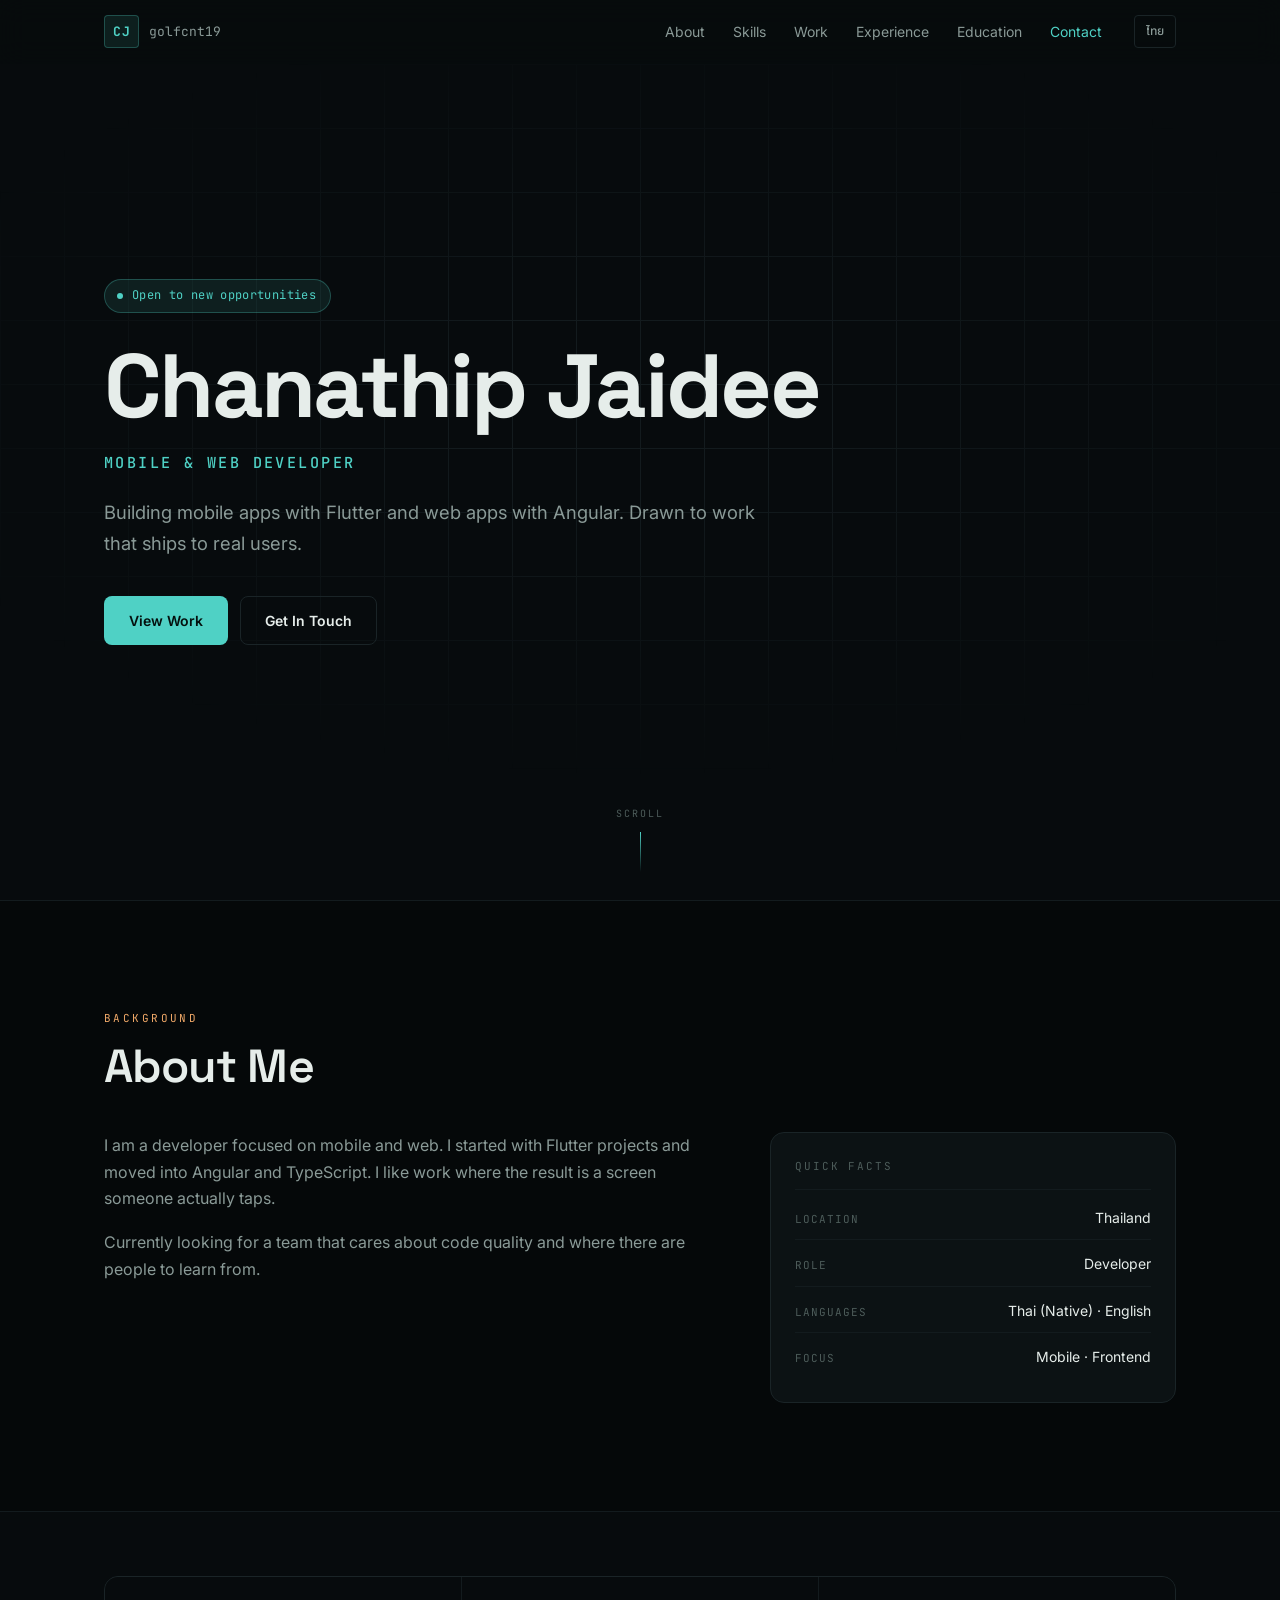
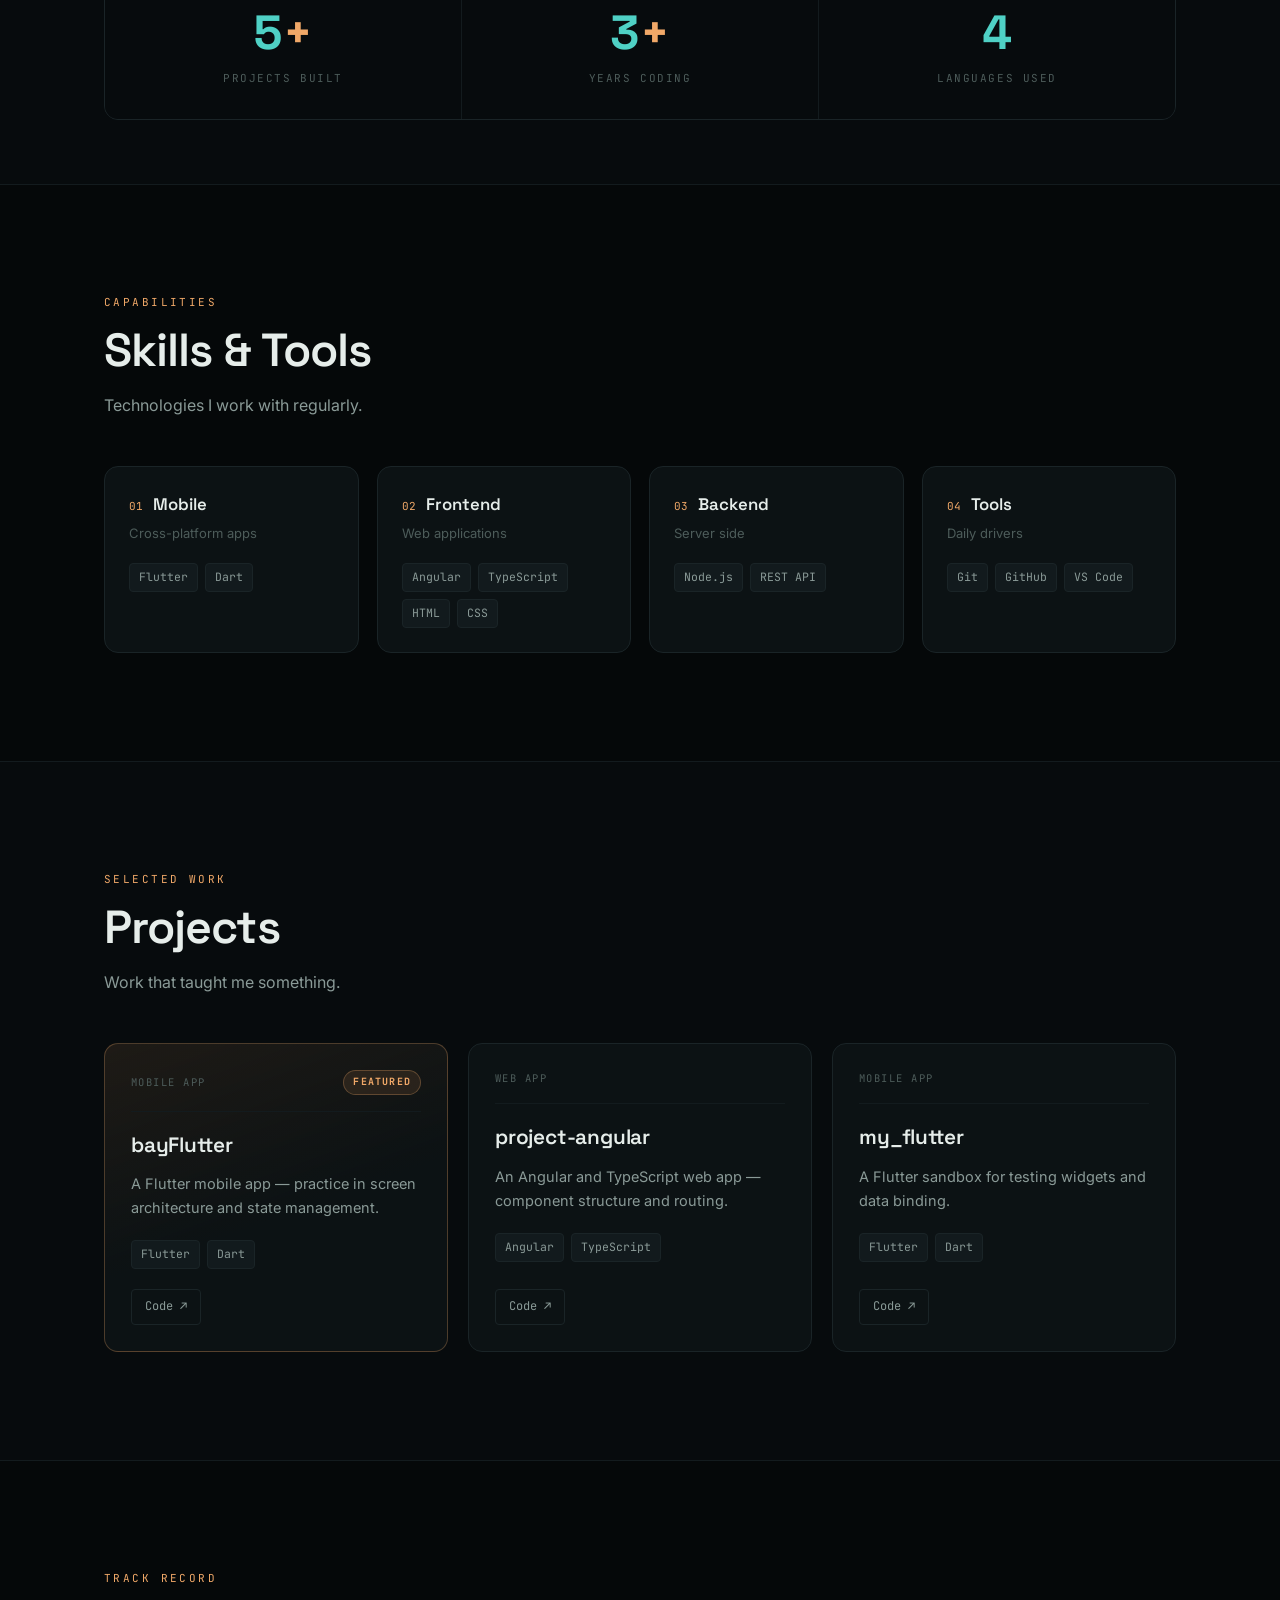
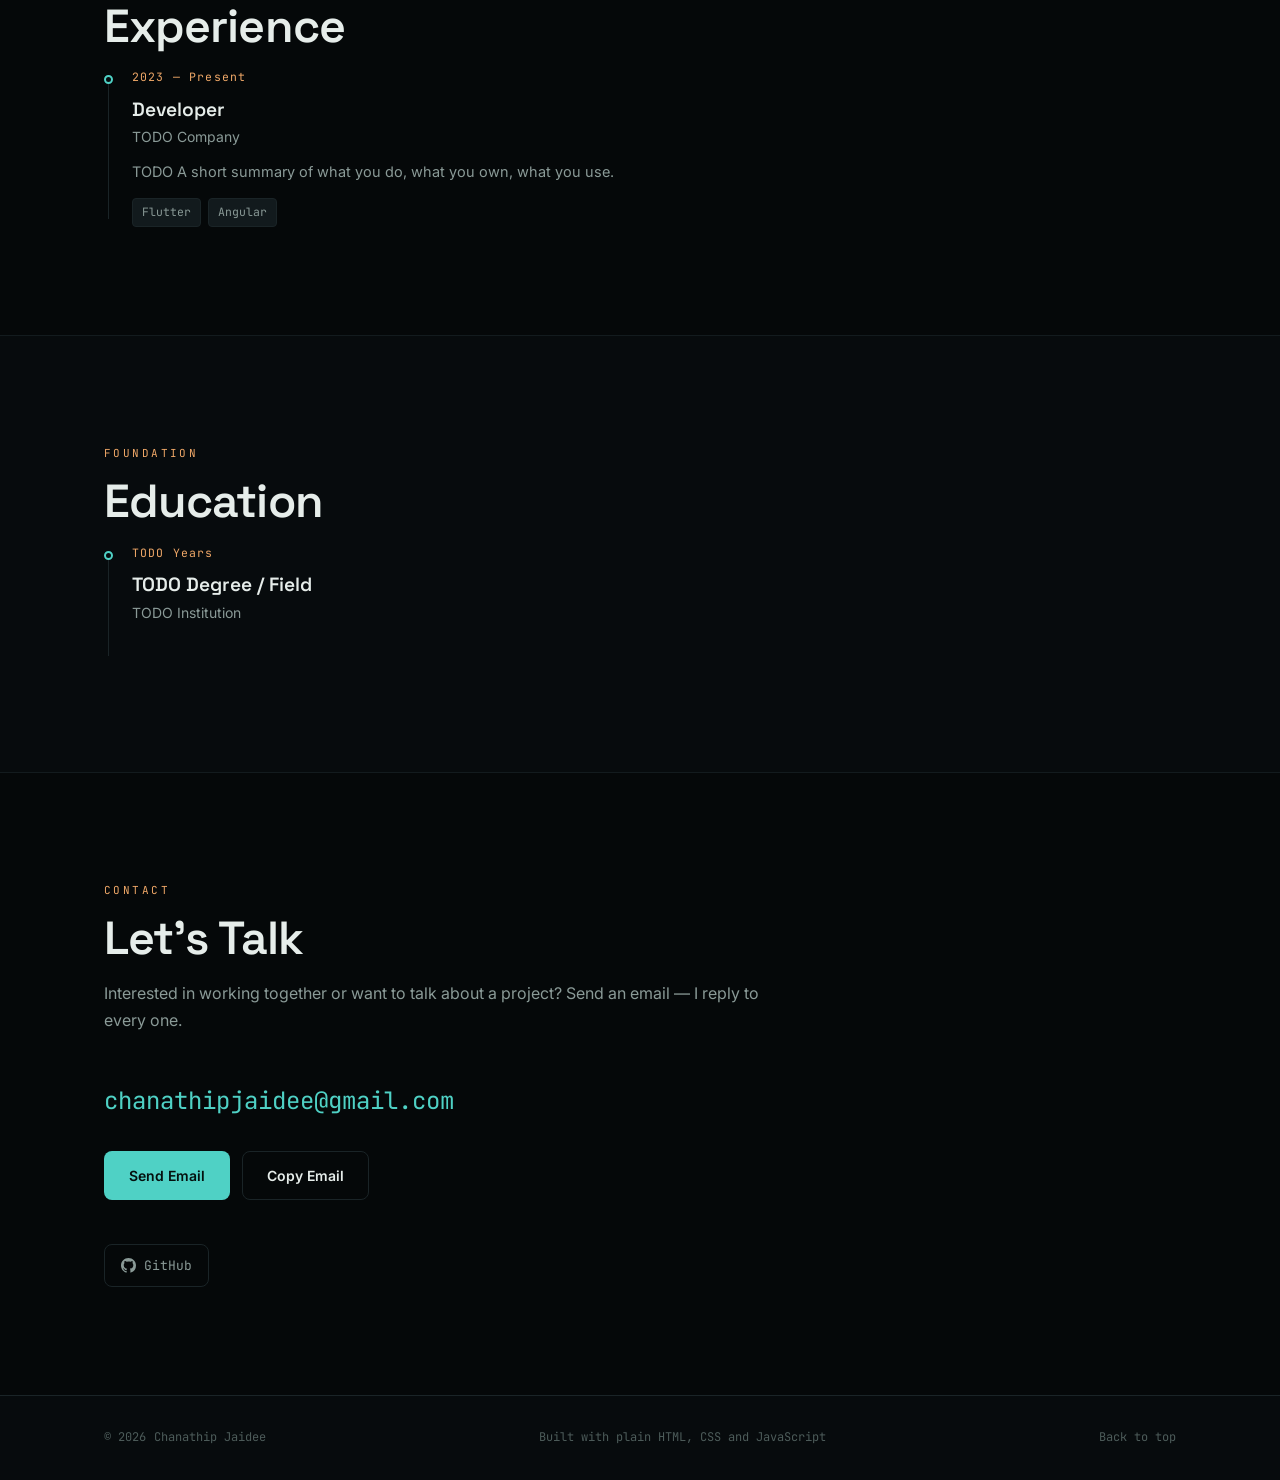
==== index.html @ ee0a57f6 "Add bilingual portfolio site Static HTML/CSS/JS, no build step. All copy lives in js/content.js with" ====
<!DOCTYPE html>
<html lang="en" data-lang="en">
<head>
<meta charset="utf-8">
<meta name="viewport" content="width=device-width, initial-scale=1">
<title>Chanathip Jaidee — Mobile &amp; Web Developer</title>
<meta name="description" content="Portfolio of Chanathip Jaidee (golfcnt19) — mobile and web developer working with Flutter, Dart, Angular and TypeScript.">
<meta name="author" content="Chanathip Jaidee">
<meta name="theme-color" content="#070b0d">

<meta property="og:type" content="website">
<meta property="og:title" content="Chanathip Jaidee — Mobile &amp; Web Developer">
<meta property="og:description" content="Mobile and web developer working with Flutter, Dart, Angular and TypeScript.">
<meta property="og:url" content="https://golfcnt19.github.io/">
<meta name="twitter:card" content="summary">

<link rel="canonical" href="https://golfcnt19.github.io/">
<link rel="icon" href="data:image/svg+xml,<svg xmlns='http://www.w3.org/2000/svg' viewBox='0 0 32 32'><rect width='32' height='32' rx='7' fill='%23070b0d'/><text x='16' y='22' font-family='monospace' font-size='15' font-weight='700' fill='%234fd1c5' text-anchor='middle'>CJ</text></svg>">

<link rel="preconnect" href="https://fonts.googleapis.com">
<link rel="preconnect" href="https://fonts.gstatic.com" crossorigin>
<link rel="stylesheet" href="https://fonts.googleapis.com/css2?family=Space+Grotesk:wght@500;600;700&family=Inter:wght@400;500;600&family=JetBrains+Mono:wght@400;500;700&family=Noto+Sans+Thai:wght@400;500;600;700&display=swap">
<link rel="stylesheet" href="css/site.css">
</head>

<body>
<a class="skip-link" href="#main">Skip to content</a>

<!-- ══ NAV ══════════════════════════════════════════════════════════════ -->
<header class="nav" id="nav">
  <div class="nav__inner">
    <a class="nav__brand" href="#top" aria-label="Home">
      <span class="nav__mark" data-bind="meta.initials">CJ</span>
      <span class="nav__handle" data-bind="meta.handle">golfcnt19</span>
    </a>

    <nav class="nav__links" id="navLinks" aria-label="Sections">
      <a href="#about"      data-i18n="nav.about">About</a>
      <a href="#skills"     data-i18n="nav.skills">Skills</a>
      <a href="#projects"   data-i18n="nav.projects">Work</a>
      <a href="#experience" data-i18n="nav.experience">Experience</a>
      <a href="#education"  data-i18n="nav.education">Education</a>
      <a href="#contact"    data-i18n="nav.contact">Contact</a>
    </nav>

    <div class="nav__actions">
      <button class="lang" id="langBtn" type="button" data-i18n="ui.langSwitch" data-i18n-title="ui.langSwitchTitle">ไทย</button>
      <button class="burger" id="burger" type="button" aria-expanded="false" aria-controls="navLinks" aria-label="Menu">
        <span></span><span></span>
      </button>
    </div>
  </div>
</header>

<main id="main">

<!-- ══ HERO ═════════════════════════════════════════════════════════════ -->
<section class="hero" id="top">
  <div class="hero__grid" aria-hidden="true"></div>
  <div class="wrap hero__inner">

    <p class="status reveal">
      <span class="status__dot" aria-hidden="true"></span>
      <span data-i18n="hero.status">Open to new opportunities</span>
    </p>

    <h1 class="hero__name reveal" data-bind="meta.name">Chanathip Jaidee</h1>

    <p class="hero__role mono reveal" data-i18n="hero.role">MOBILE &amp; WEB DEVELOPER</p>

    <p class="hero__tagline reveal" data-i18n="hero.tagline">
      Building mobile apps with Flutter and web apps with Angular. Drawn to work that ships to real users.
    </p>

    <div class="hero__cta reveal">
      <a class="btn btn--solid" href="#projects" data-i18n="hero.ctaPrimary">View Work</a>
      <a class="btn btn--ghost" href="#contact"  data-i18n="hero.ctaSecondary">Get In Touch</a>
    </div>
  </div>

  <div class="hero__scroll mono" aria-hidden="true">
    <span data-i18n="hero.scrollHint">Scroll</span>
    <span class="hero__scrollbar"></span>
  </div>
</section>

<!-- ══ ABOUT ════════════════════════════════════════════════════════════ -->
<section class="sec sec--alt" id="about">
  <div class="wrap">
    <p class="eyebrow mono reveal" data-i18n="about.eyebrow">Background</p>
    <h2 class="sec__title reveal" data-i18n="about.title">About Me</h2>

    <div class="about">
      <div class="about__body reveal" id="aboutBody">
        <p>I am a developer focused on mobile and web. I started with Flutter projects and moved into Angular and TypeScript. I like work where the result is a screen someone actually taps.</p>
        <p>Currently looking for a team that cares about code quality and where there are people to learn from.</p>
      </div>

      <aside class="facts reveal">
        <p class="facts__label mono" data-i18n="about.factsLabel">Quick Facts</p>
        <dl class="facts__list" id="factsList"></dl>
      </aside>
    </div>
  </div>
</section>

<!-- ══ STATS ════════════════════════════════════════════════════════════ -->
<section class="sec sec--tight" aria-label="Key numbers">
  <div class="wrap">
    <div class="stats" id="statsGrid"></div>
  </div>
</section>

<!-- ══ SKILLS ═══════════════════════════════════════════════════════════ -->
<section class="sec sec--alt" id="skills">
  <div class="wrap">
    <p class="eyebrow mono reveal" data-i18n="skills.eyebrow">Capabilities</p>
    <h2 class="sec__title reveal" data-i18n="skills.title">Skills &amp; Tools</h2>
    <p class="sec__lead reveal" data-i18n="skills.lead">Technologies I work with regularly.</p>

    <div class="skills" id="skillsGrid"></div>
  </div>
</section>

<!-- ══ PROJECTS ═════════════════════════════════════════════════════════ -->
<section class="sec" id="projects">
  <div class="wrap">
    <p class="eyebrow mono reveal" data-i18n="projects.eyebrow">Selected Work</p>
    <h2 class="sec__title reveal" data-i18n="projects.title">Projects</h2>
    <p class="sec__lead reveal" data-i18n="projects.lead">Work that taught me something.</p>

    <div class="projects" id="projectsGrid"></div>
  </div>
</section>

<!-- ══ EXPERIENCE ═══════════════════════════════════════════════════════ -->
<section class="sec sec--alt" id="experience">
  <div class="wrap">
    <p class="eyebrow mono reveal" data-i18n="experience.eyebrow">Track Record</p>
    <h2 class="sec__title reveal" data-i18n="experience.title">Experience</h2>

    <ol class="timeline" id="experienceList"></ol>
  </div>
</section>

<!-- ══ EDUCATION ════════════════════════════════════════════════════════ -->
<section class="sec" id="education">
  <div class="wrap">
    <p class="eyebrow mono reveal" data-i18n="education.eyebrow">Foundation</p>
    <h2 class="sec__title reveal" data-i18n="education.title">Education</h2>

    <ol class="timeline timeline--compact" id="educationList"></ol>
  </div>
</section>

<!-- ══ CONTACT ══════════════════════════════════════════════════════════ -->
<section class="sec sec--alt" id="contact">
  <div class="wrap contact">
    <p class="eyebrow mono reveal" data-i18n="contact.eyebrow">Contact</p>
    <h2 class="sec__title reveal" data-i18n="contact.title">Let's Talk</h2>
    <p class="sec__lead sec__lead--wide reveal" data-i18n="contact.lead">
      Interested in working together or want to talk about a project? Send an email — I reply to every one.
    </p>

    <p class="contact__mail mono reveal" id="contactMail"></p>

    <div class="contact__cta reveal">
      <a class="btn btn--solid" id="mailLink" href="#" data-i18n="contact.emailLabel">Send Email</a>
      <button class="btn btn--ghost" id="copyBtn" type="button" data-i18n="contact.copyLabel">Copy Email</button>
    </div>

    <ul class="contact__links reveal" id="contactLinks"></ul>
  </div>
</section>

</main>

<!-- ══ FOOTER ═══════════════════════════════════════════════════════════ -->
<footer class="foot">
  <div class="wrap foot__inner">
    <p class="mono foot__copy">
      <span>&copy; <span id="year">2026</span></span>
      <span data-bind="meta.name">Chanathip Jaidee</span>
    </p>
    <p class="mono foot__built" data-i18n="footer.builtWith">Built with plain HTML, CSS and JavaScript</p>
    <a class="mono foot__top" href="#top" data-i18n="footer.backToTop">Back to top</a>
  </div>
</footer>

<noscript>
  <div class="noscript">
    <p><strong>JavaScript is disabled.</strong> The sections above show the English version only, and the skills, project, experience and education lists cannot render. Enable JavaScript, or reach me directly at <a href="https://github.com/golfcnt19">github.com/golfcnt19</a>.</p>
  </div>
</noscript>

<script src="js/content.js"></script>
<script src="js/site.js"></script>
</body>
</html>
---- css/site.css ----
/* ============================================================================
   site.css — โครงหน้าตาทั้งหมด
   แก้สีทั้งเว็บได้จากบล็อก :root ด้านล่างที่เดียว
   ============================================================================ */

/* ── Design tokens ─────────────────────────────────────────────────────── */
:root {
  /* พื้นหลัง — ดำอมเขียวเข้ม */
  --bg:          #070b0d;
  --bg-alt:      #050809;
  --bg-card:     #0c1214;
  --bg-raised:   #121a1d;

  /* ตัวอักษร */
  --text-hi:     #e6edea;
  --text-md:     #8a9a97;
  --text-lo:     #4d5c5a;

  /* สีเน้นหลัก — มิ้นต์/ไซแอน */
  --acc:         #4fd1c5;
  --acc-lt:      #7ee3d8;
  --acc-dim:     rgba(79, 209, 197, 0.10);
  --acc-line:    rgba(79, 209, 197, 0.28);

  /* สีเน้นรอง — ส้มพีช */
  --acc2:        #f0a868;
  --acc2-dim:    rgba(240, 168, 104, 0.10);
  --acc2-line:   rgba(240, 168, 104, 0.28);

  /* เส้นขอบ */
  --line:        #1a2427;
  --line-soft:   #131b1e;

  /* ตัวอักษร */
  --f-disp:  "Space Grotesk", "Noto Sans Thai", system-ui, sans-serif;
  --f-body:  "Inter", "Noto Sans Thai", system-ui, sans-serif;
  --f-mono:  "JetBrains Mono", "Noto Sans Thai", ui-monospace, monospace;

  /* จังหวะ */
  --r-sm: 4px;
  --r-md: 8px;
  --r-lg: 14px;
  --wrap: 1120px;
  --nav-h: 64px;

  --ease: cubic-bezier(.22, 1, .36, 1);
}

/* ── Reset ─────────────────────────────────────────────────────────────── */
*, *::before, *::after { box-sizing: border-box; }
* { margin: 0; }

html {
  scroll-behavior: smooth;
  scroll-padding-top: calc(var(--nav-h) + 16px);
  -webkit-text-size-adjust: 100%;
}

body {
  background: var(--bg);
  color: var(--text-hi);
  font-family: var(--f-body);
  font-size: 16px;
  line-height: 1.65;
  -webkit-font-smoothing: antialiased;
  overflow-x: hidden;
}

img, svg { display: block; max-width: 100%; }
a { color: inherit; text-decoration: none; }
button { font: inherit; color: inherit; background: none; border: 0; cursor: pointer; }
ul, ol { list-style: none; padding: 0; }

:focus-visible {
  outline: 2px solid var(--acc);
  outline-offset: 3px;
  border-radius: var(--r-sm);
}

::selection { background: var(--acc); color: var(--bg); }

.mono { font-family: var(--f-mono); }

.skip-link {
  position: absolute; left: -9999px; top: 0; z-index: 100;
  background: var(--acc); color: var(--bg);
  padding: 10px 18px; font-weight: 600;
}
.skip-link:focus { left: 8px; top: 8px; }

.wrap {
  width: 100%;
  max-width: var(--wrap);
  margin-inline: auto;
  padding-inline: 24px;
}

/* ── Reveal on scroll ──────────────────────────────────────────────────────
   สำคัญ: เนื้อหา "มองเห็นได้" เป็นค่าตั้งต้น จะซ่อนก็ต่อเมื่อ JS ยืนยันแล้วว่า
   รองรับ IntersectionObserver (ใส่คลาส .js-anim ให้ <html>) — ถ้า JS พัง
   หรือ observer ไม่ยิง เว็บจะยังอ่านได้ ไม่กลายเป็นหน้าว่าง                */
html.js-anim .reveal {
  opacity: 0;
  transform: translateY(18px);
  transition: opacity .7s var(--ease), transform .7s var(--ease);
}
html.js-anim .reveal.is-in { opacity: 1; transform: none; }

@media (prefers-reduced-motion: reduce) {
  html { scroll-behavior: auto; }
  html.js-anim .reveal { opacity: 1; transform: none; transition: none; }
  *, *::before, *::after {
    animation-duration: .01ms !important;
    animation-iteration-count: 1 !important;
    transition-duration: .01ms !important;
  }
}

/* ══ NAV ═══════════════════════════════════════════════════════════════ */
.nav {
  position: sticky; top: 0; z-index: 50;
  height: var(--nav-h);
  background: rgba(7, 11, 13, .82);
  backdrop-filter: blur(14px);
  -webkit-backdrop-filter: blur(14px);
  border-bottom: 1px solid transparent;
  transition: border-color .3s, background .3s;
}
.nav.is-stuck { border-bottom-color: var(--line); }

.nav__inner {
  height: 100%;
  max-width: var(--wrap);
  margin-inline: auto;
  padding-inline: 24px;
  display: flex; align-items: center; gap: 20px;
}

.nav__brand { display: flex; align-items: center; gap: 10px; margin-right: auto; }

.nav__mark {
  font-family: var(--f-mono); font-weight: 700; font-size: 13px;
  color: var(--acc);
  border: 1px solid var(--acc-line);
  background: var(--acc-dim);
  border-radius: var(--r-sm);
  padding: 5px 8px;
  letter-spacing: .04em;
}
.nav__handle {
  font-family: var(--f-mono); font-size: 13px; color: var(--text-md);
}

.nav__links { display: flex; gap: 4px; }
.nav__links a {
  font-size: 14px; color: var(--text-md);
  padding: 7px 12px; border-radius: var(--r-sm);
  transition: color .2s, background .2s;
}
.nav__links a:hover { color: var(--text-hi); background: var(--bg-raised); }
.nav__links a.is-active { color: var(--acc); }

.nav__actions { display: flex; align-items: center; gap: 10px; }

.lang {
  font-family: var(--f-mono); font-size: 12px; font-weight: 500;
  color: var(--text-md);
  border: 1px solid var(--line);
  border-radius: var(--r-sm);
  padding: 6px 11px;
  transition: color .2s, border-color .2s;
}
.lang:hover { color: var(--acc); border-color: var(--acc-line); }

.burger { display: none; width: 34px; height: 34px; position: relative; }
.burger span {
  position: absolute; left: 7px; right: 7px; height: 1.5px;
  background: var(--text-hi); transition: transform .3s var(--ease), opacity .2s;
}
.burger span:nth-child(1) { top: 13px; }
.burger span:nth-child(2) { top: 19px; }
.burger[aria-expanded="true"] span:nth-child(1) { transform: translateY(3px) rotate(45deg); }
.burger[aria-expanded="true"] span:nth-child(2) { transform: translateY(-3px) rotate(-45deg); }

/* ══ HERO ══════════════════════════════════════════════════════════════ */
.hero {
  position: relative;
  min-height: calc(100svh - var(--nav-h));
  display: flex; flex-direction: column; justify-content: center;
  padding-block: 80px 120px;
  overflow: hidden;
}

.hero__grid {
  position: absolute; inset: 0;
  background-image:
    linear-gradient(var(--line-soft) 1px, transparent 1px),
    linear-gradient(90deg, var(--line-soft) 1px, transparent 1px);
  background-size: 64px 64px;
  mask-image: radial-gradient(ellipse 80% 60% at 50% 40%, #000 20%, transparent 75%);
  -webkit-mask-image: radial-gradient(ellipse 80% 60% at 50% 40%, #000 20%, transparent 75%);
  pointer-events: none;
}

.hero__inner { position: relative; }

.status {
  display: inline-flex; align-items: center; gap: 9px;
  font-family: var(--f-mono); font-size: 12px; letter-spacing: .03em;
  color: var(--acc);
  background: var(--acc-dim);
  border: 1px solid var(--acc-line);
  border-radius: 100px;
  padding: 6px 14px 6px 12px;
  margin-bottom: 28px;
}
.status__dot {
  width: 6px; height: 6px; border-radius: 50%;
  background: var(--acc);
  box-shadow: 0 0 0 0 var(--acc-line);
  animation: pulse 2.4s ease-out infinite;
}
@keyframes pulse {
  0%   { box-shadow: 0 0 0 0 rgba(79,209,197,.5); }
  70%  { box-shadow: 0 0 0 9px rgba(79,209,197,0); }
  100% { box-shadow: 0 0 0 0 rgba(79,209,197,0); }
}

.hero__name {
  font-family: var(--f-disp);
  font-size: clamp(2.6rem, 9vw, 5.6rem);
  font-weight: 700;
  line-height: 1.02;
  letter-spacing: -.03em;
  margin-bottom: 18px;
  max-width: 14ch;
}

.hero__role {
  font-size: clamp(.8rem, 2.2vw, .95rem);
  font-weight: 500;
  letter-spacing: .16em;
  color: var(--acc);
  margin-bottom: 22px;
}

.hero__tagline {
  font-size: clamp(1rem, 2.4vw, 1.15rem);
  color: var(--text-md);
  max-width: 56ch;
  margin-bottom: 38px;
}

.hero__cta { display: flex; flex-wrap: wrap; gap: 12px; }

.hero__scroll {
  position: absolute; left: 50%; bottom: 28px;
  transform: translateX(-50%);
  display: flex; flex-direction: column; align-items: center; gap: 10px;
  font-size: 10px; letter-spacing: .2em; text-transform: uppercase;
  color: var(--text-lo);
}
.hero__scrollbar {
  width: 1px; height: 40px;
  background: linear-gradient(var(--acc), transparent);
}

/* ── Buttons ───────────────────────────────────────────────────────────── */
.btn {
  display: inline-flex; align-items: center; justify-content: center;
  font-size: 14px; font-weight: 600;
  padding: 12px 24px;
  border-radius: var(--r-md);
  border: 1px solid transparent;
  transition: transform .2s var(--ease), background .2s, border-color .2s, color .2s;
}
.btn:active { transform: translateY(1px); }

.btn--solid { background: var(--acc); color: #04100e; }
.btn--solid:hover { background: var(--acc-lt); }

.btn--ghost { border-color: var(--line); color: var(--text-hi); }
.btn--ghost:hover { border-color: var(--acc-line); color: var(--acc); background: var(--acc-dim); }

/* ══ SECTIONS ══════════════════════════════════════════════════════════ */
.sec { padding-block: 108px; border-top: 1px solid var(--line-soft); }
.sec--alt { background: var(--bg-alt); }
.sec--tight { padding-block: 64px; }

.eyebrow {
  font-size: 11px; letter-spacing: .22em; text-transform: uppercase;
  color: var(--acc2);
  margin-bottom: 14px;
}

.sec__title {
  font-family: var(--f-disp);
  font-size: clamp(1.9rem, 5vw, 2.9rem);
  font-weight: 600; letter-spacing: -.02em; line-height: 1.1;
  margin-bottom: 16px;
}

.sec__lead {
  color: var(--text-md);
  max-width: 62ch;
  margin-bottom: 48px;
}
.sec__lead--wide { max-width: 68ch; }

/* ══ ABOUT ═════════════════════════════════════════════════════════════ */
.about {
  display: grid;
  grid-template-columns: minmax(0, 1.5fr) minmax(0, 1fr);
  gap: 56px;
  margin-top: 40px;
}
.about__body p { color: var(--text-md); max-width: 62ch; }
.about__body p + p { margin-top: 18px; }

.facts {
  background: var(--bg-card);
  border: 1px solid var(--line);
  border-radius: var(--r-lg);
  padding: 24px;
  align-self: start;
}
.facts__label {
  font-size: 11px; letter-spacing: .18em; text-transform: uppercase;
  color: var(--text-lo);
  padding-bottom: 14px; margin-bottom: 6px;
  border-bottom: 1px solid var(--line-soft);
}
.facts__list { display: grid; gap: 2px; }
.facts__row {
  display: flex; justify-content: space-between; align-items: baseline; gap: 16px;
  padding-block: 10px;
  border-bottom: 1px solid var(--line-soft);
}
.facts__row:last-child { border-bottom: 0; }
.facts__row dt {
  font-family: var(--f-mono); font-size: 11px;
  letter-spacing: .1em; text-transform: uppercase;
  color: var(--text-lo); white-space: nowrap;
}
.facts__row dd { font-size: 14px; color: var(--text-hi); text-align: right; }

/* ══ STATS ═════════════════════════════════════════════════════════════ */
.stats {
  display: grid;
  grid-template-columns: repeat(auto-fit, minmax(180px, 1fr));
  gap: 1px;
  background: var(--line-soft);
  border: 1px solid var(--line);
  border-radius: var(--r-lg);
  overflow: hidden;
}
.stat { background: var(--bg); padding: 32px 24px; text-align: center; }
.stat__val {
  font-family: var(--f-disp);
  font-size: clamp(2.1rem, 6vw, 3rem);
  font-weight: 700; line-height: 1;
  color: var(--acc);
  font-variant-numeric: tabular-nums;
}
.stat__suffix { color: var(--acc2); }
.stat__label {
  font-family: var(--f-mono);
  font-size: 11px; letter-spacing: .14em; text-transform: uppercase;
  color: var(--text-lo);
  margin-top: 12px;
}

/* ══ SKILLS ════════════════════════════════════════════════════════════ */
.skills {
  display: grid;
  grid-template-columns: repeat(auto-fit, minmax(250px, 1fr));
  gap: 18px;
}
.skill {
  background: var(--bg-card);
  border: 1px solid var(--line);
  border-radius: var(--r-lg);
  padding: 24px;
  transition: border-color .25s, transform .25s var(--ease);
}
.skill:hover { border-color: var(--acc-line); transform: translateY(-3px); }

.skill__head { display: flex; align-items: baseline; gap: 10px; margin-bottom: 4px; }
.skill__num {
  font-family: var(--f-mono); font-size: 11px; color: var(--acc2);
}
.skill__name {
  font-family: var(--f-disp); font-size: 1.05rem; font-weight: 600;
}
.skill__note { font-size: 13px; color: var(--text-lo); margin-bottom: 18px; }

.chips { display: flex; flex-wrap: wrap; gap: 7px; }
.chip {
  font-family: var(--f-mono); font-size: 11.5px;
  color: var(--text-md);
  background: var(--bg-raised);
  border: 1px solid var(--line);
  border-radius: var(--r-sm);
  padding: 4px 9px;
}

/* ══ PROJECTS ══════════════════════════════════════════════════════════ */
.projects {
  display: grid;
  grid-template-columns: repeat(auto-fit, minmax(310px, 1fr));
  gap: 20px;
}
.proj {
  display: flex; flex-direction: column;
  background: var(--bg-card);
  border: 1px solid var(--line);
  border-radius: var(--r-lg);
  padding: 26px;
  transition: border-color .25s, transform .25s var(--ease);
}
.proj:hover { border-color: var(--acc-line); transform: translateY(-4px); }
.proj--hl { border-color: var(--acc2-line); background: linear-gradient(160deg, var(--acc2-dim), var(--bg-card) 55%); }

.proj__top {
  display: flex; align-items: center; justify-content: space-between; gap: 12px;
  padding-bottom: 16px; margin-bottom: 16px;
  border-bottom: 1px solid var(--line-soft);
}
.proj__kind {
  font-family: var(--f-mono); font-size: 10.5px;
  letter-spacing: .14em; text-transform: uppercase;
  color: var(--text-lo);
}
.proj__badge {
  font-family: var(--f-mono); font-size: 10px; font-weight: 700;
  letter-spacing: .12em;
  color: var(--acc2);
  border: 1px solid var(--acc2-line);
  background: var(--acc2-dim);
  border-radius: 100px;
  padding: 3px 9px;
}
.proj__name {
  font-family: var(--f-disp); font-size: 1.3rem; font-weight: 600;
  letter-spacing: -.01em;
  margin-bottom: 10px;
}
.proj__desc { font-size: 14.5px; color: var(--text-md); margin-bottom: 20px; }
.proj__tags { margin-bottom: 20px; }
.proj__links { display: flex; gap: 8px; margin-top: auto; }
.proj__link {
  font-family: var(--f-mono); font-size: 12px;
  color: var(--text-md);
  border: 1px solid var(--line);
  border-radius: var(--r-sm);
  padding: 7px 13px;
  transition: color .2s, border-color .2s, background .2s;
}
.proj__link:hover { color: var(--acc); border-color: var(--acc-line); background: var(--acc-dim); }

/* ══ TIMELINE ══════════════════════════════════════════════════════════ */
.timeline { position: relative; padding-left: 28px; }
.timeline::before {
  content: ""; position: absolute; left: 4px; top: 8px; bottom: 8px;
  width: 1px; background: var(--line);
}
.tl { position: relative; padding-bottom: 42px; }
.tl:last-child { padding-bottom: 0; }
.tl::before {
  content: ""; position: absolute; left: -28px; top: 7px;
  width: 9px; height: 9px; border-radius: 50%;
  background: var(--bg); border: 2px solid var(--acc);
}
.tl__period {
  font-family: var(--f-mono); font-size: 11.5px;
  letter-spacing: .1em; color: var(--acc2);
  margin-bottom: 7px;
}
.tl__role { font-family: var(--f-disp); font-size: 1.2rem; font-weight: 600; }
.tl__org { font-size: 14px; color: var(--text-md); margin-bottom: 12px; }
.tl__desc { font-size: 14.5px; color: var(--text-md); max-width: 60ch; margin-bottom: 14px; }
.timeline--compact .tl { padding-bottom: 28px; }

/* ══ CONTACT ═══════════════════════════════════════════════════════════ */
.contact__mail {
  font-size: clamp(1rem, 3.4vw, 1.5rem);
  color: var(--acc);
  word-break: break-all;
  margin-bottom: 30px;
}
.contact__cta { display: flex; flex-wrap: wrap; gap: 12px; margin-bottom: 44px; }

.contact__links { display: flex; flex-wrap: wrap; gap: 10px; }
.contact__links a {
  display: inline-flex; align-items: center; gap: 8px;
  font-family: var(--f-mono); font-size: 13px;
  color: var(--text-md);
  border: 1px solid var(--line);
  border-radius: var(--r-md);
  padding: 10px 16px;
  transition: color .2s, border-color .2s, background .2s;
}
.contact__links a:hover { color: var(--acc); border-color: var(--acc-line); background: var(--acc-dim); }
.contact__links svg { width: 15px; height: 15px; fill: currentColor; }

/* ══ FOOTER ════════════════════════════════════════════════════════════ */
.foot { border-top: 1px solid var(--line); padding-block: 32px; }
.foot__inner {
  display: flex; flex-wrap: wrap; align-items: center;
  justify-content: space-between; gap: 14px;
  font-size: 12px; color: var(--text-lo);
}
.foot__copy { display: flex; gap: 8px; }
.foot__top { transition: color .2s; }
.foot__top:hover { color: var(--acc); }

/* ══ NOSCRIPT ══════════════════════════════════════════════════════════ */
.noscript {
  background: var(--acc2-dim);
  border-top: 1px solid var(--acc2-line);
  padding: 20px 24px;
  font-size: 14px;
  text-align: center;
}
.noscript a { color: var(--acc); text-decoration: underline; }

/* ══ RESPONSIVE ════════════════════════════════════════════════════════ */
@media (max-width: 900px) {
  .about { grid-template-columns: 1fr; gap: 36px; }
}

@media (max-width: 780px) {
  .burger { display: block; }

  .nav__links {
    position: fixed; inset: var(--nav-h) 0 auto 0;
    flex-direction: column; gap: 0;
    background: var(--bg-alt);
    border-bottom: 1px solid var(--line);
    padding: 8px 16px 20px;
    transform: translateY(-12px);
    opacity: 0; pointer-events: none;
    transition: opacity .22s, transform .22s var(--ease);
  }
  .nav__links.is-open { opacity: 1; transform: none; pointer-events: auto; }
  .nav__links a { padding: 13px 8px; border-bottom: 1px solid var(--line-soft); border-radius: 0; }
  .nav__links a:last-child { border-bottom: 0; }

  .nav__handle { display: none; }

  .sec { padding-block: 76px; }
  .hero__scroll { display: none; }
}

@media (max-width: 420px) {
  .wrap, .nav__inner { padding-inline: 18px; }
  .btn { flex: 1 1 100%; }
  .facts__row { flex-direction: column; gap: 3px; }
  .facts__row dd { text-align: left; }
}
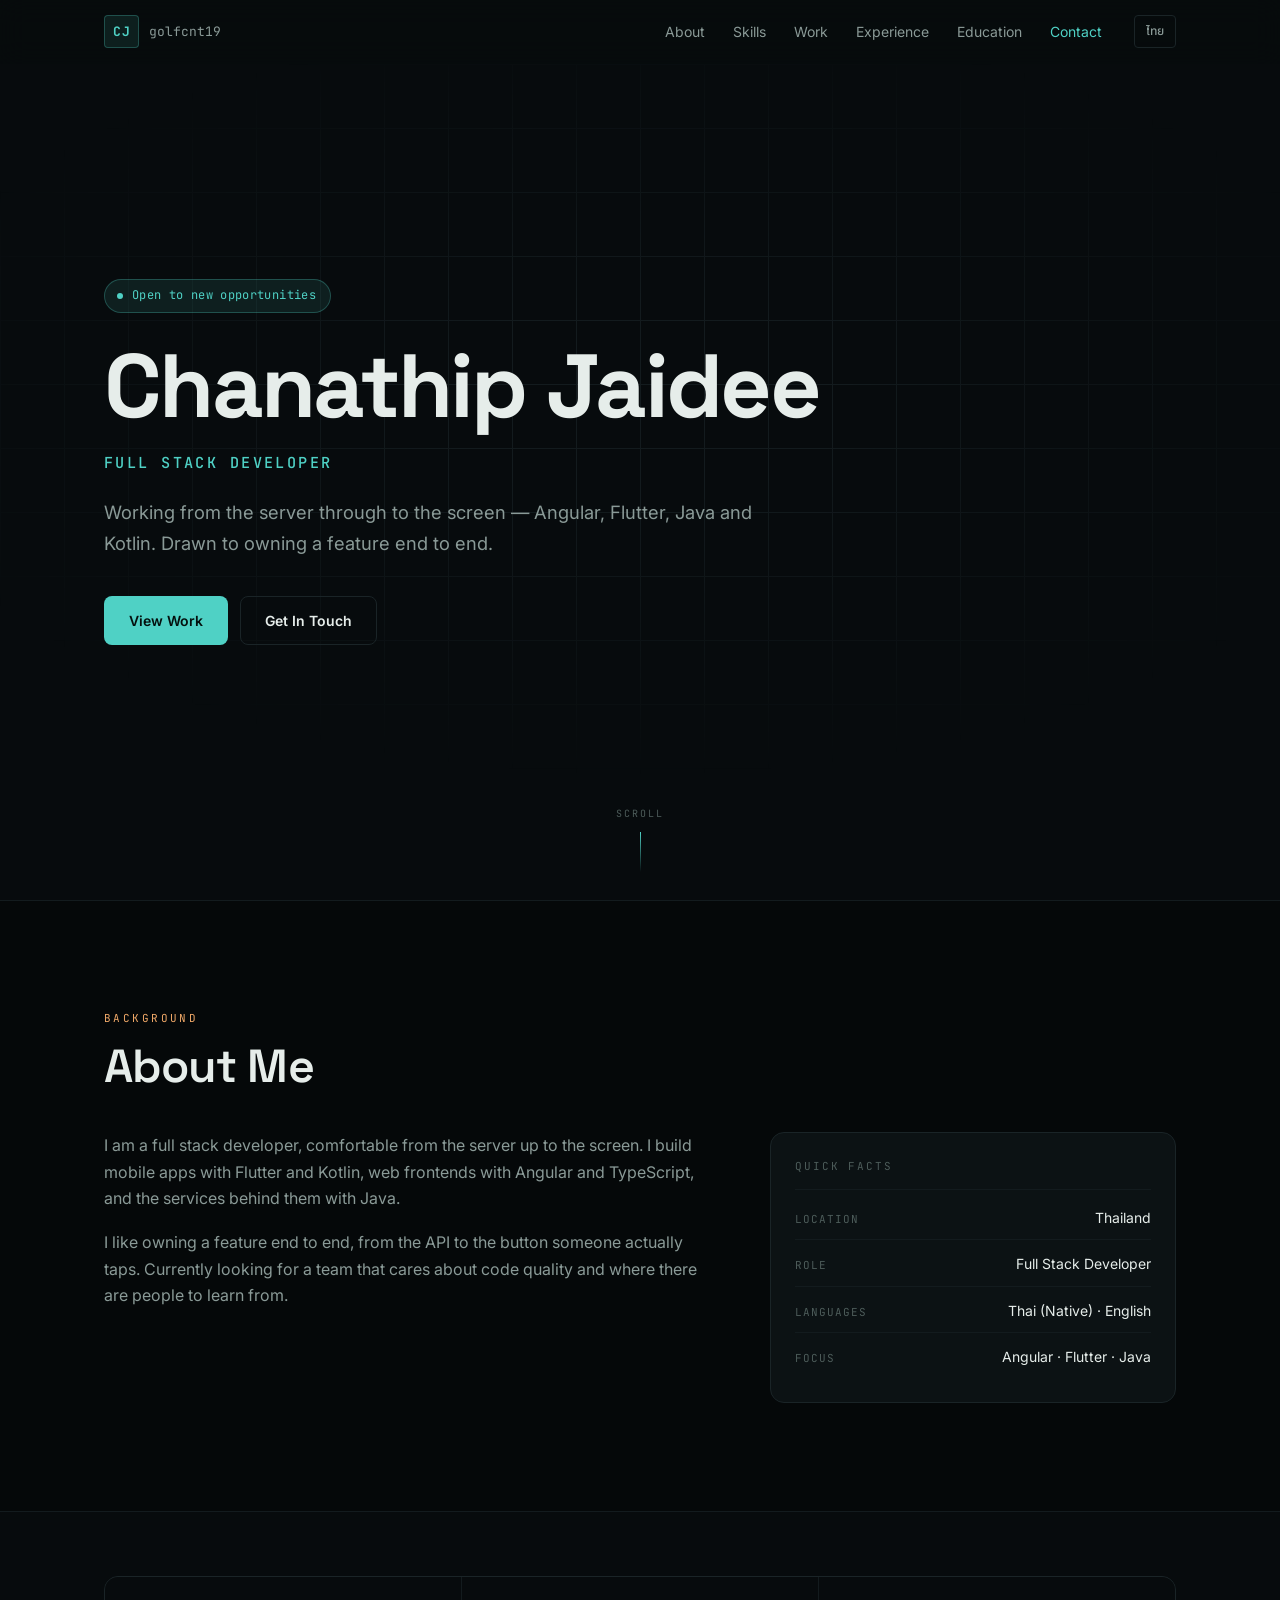
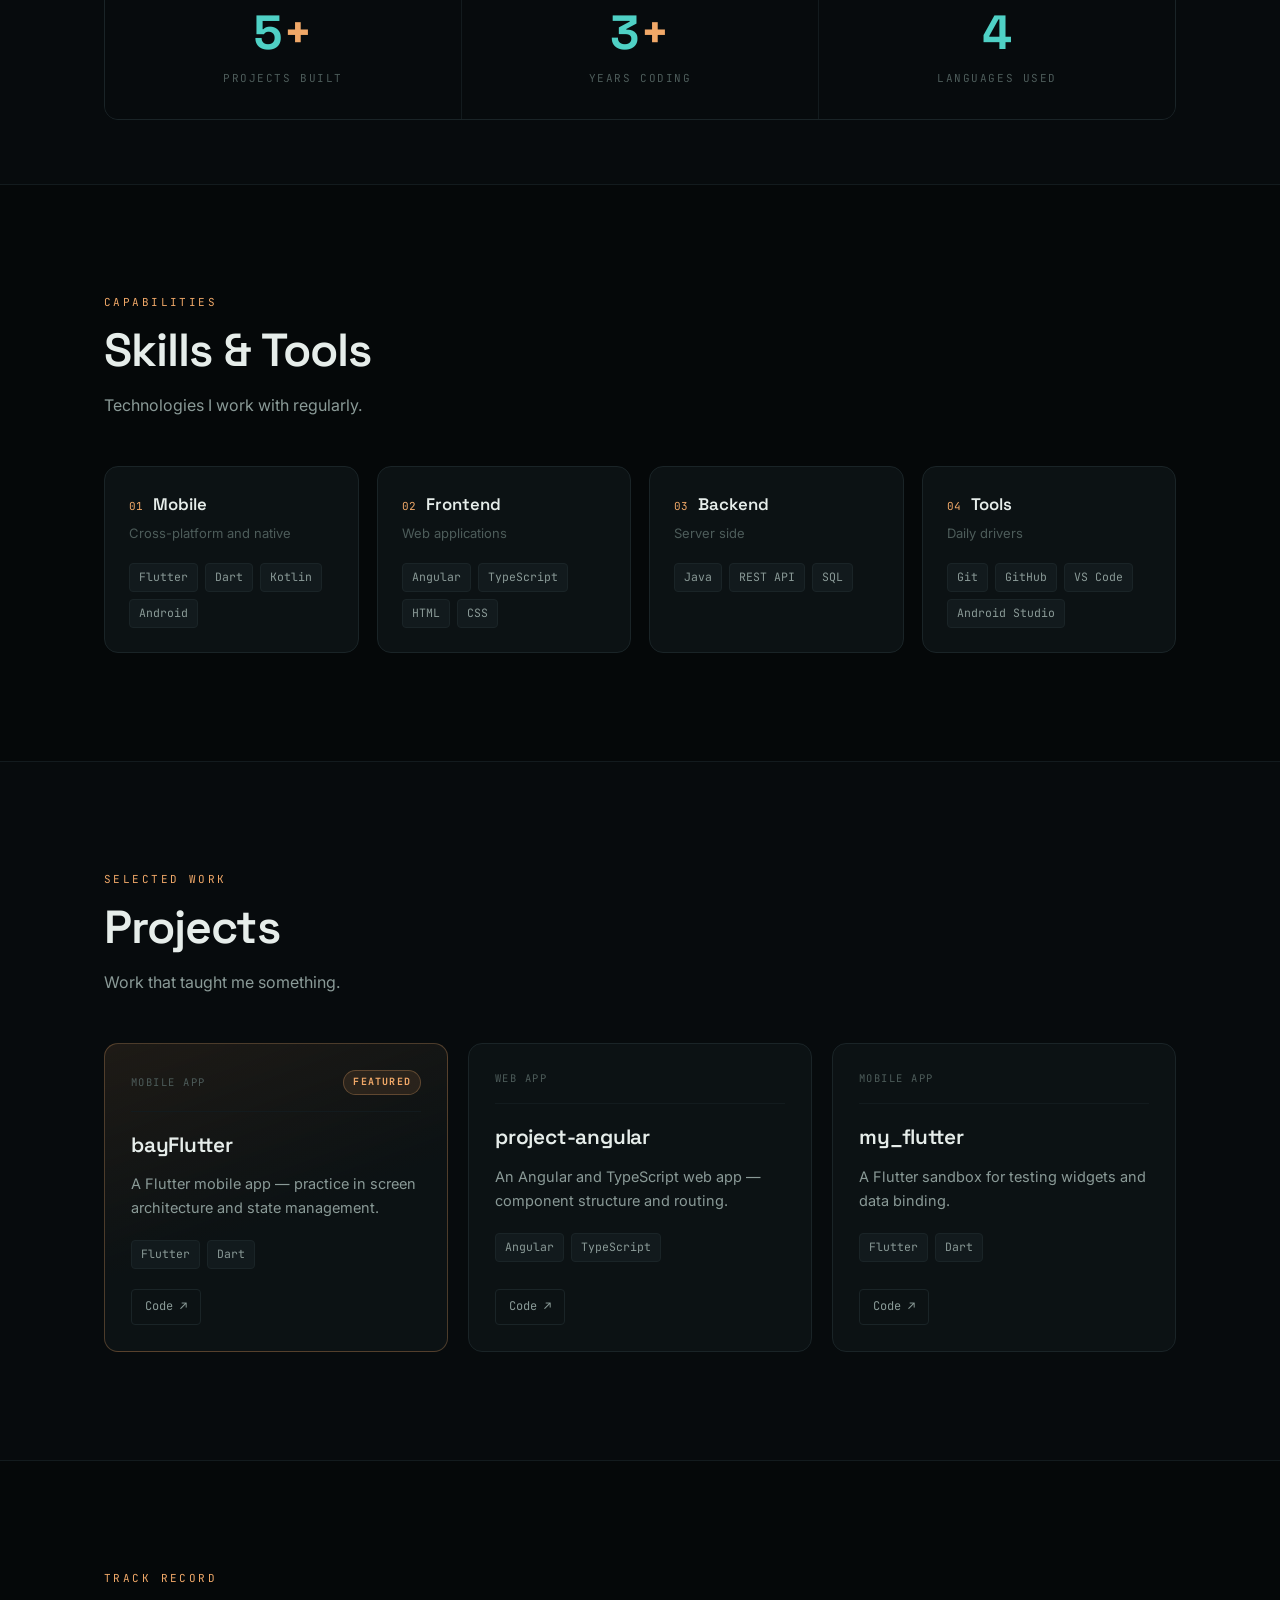
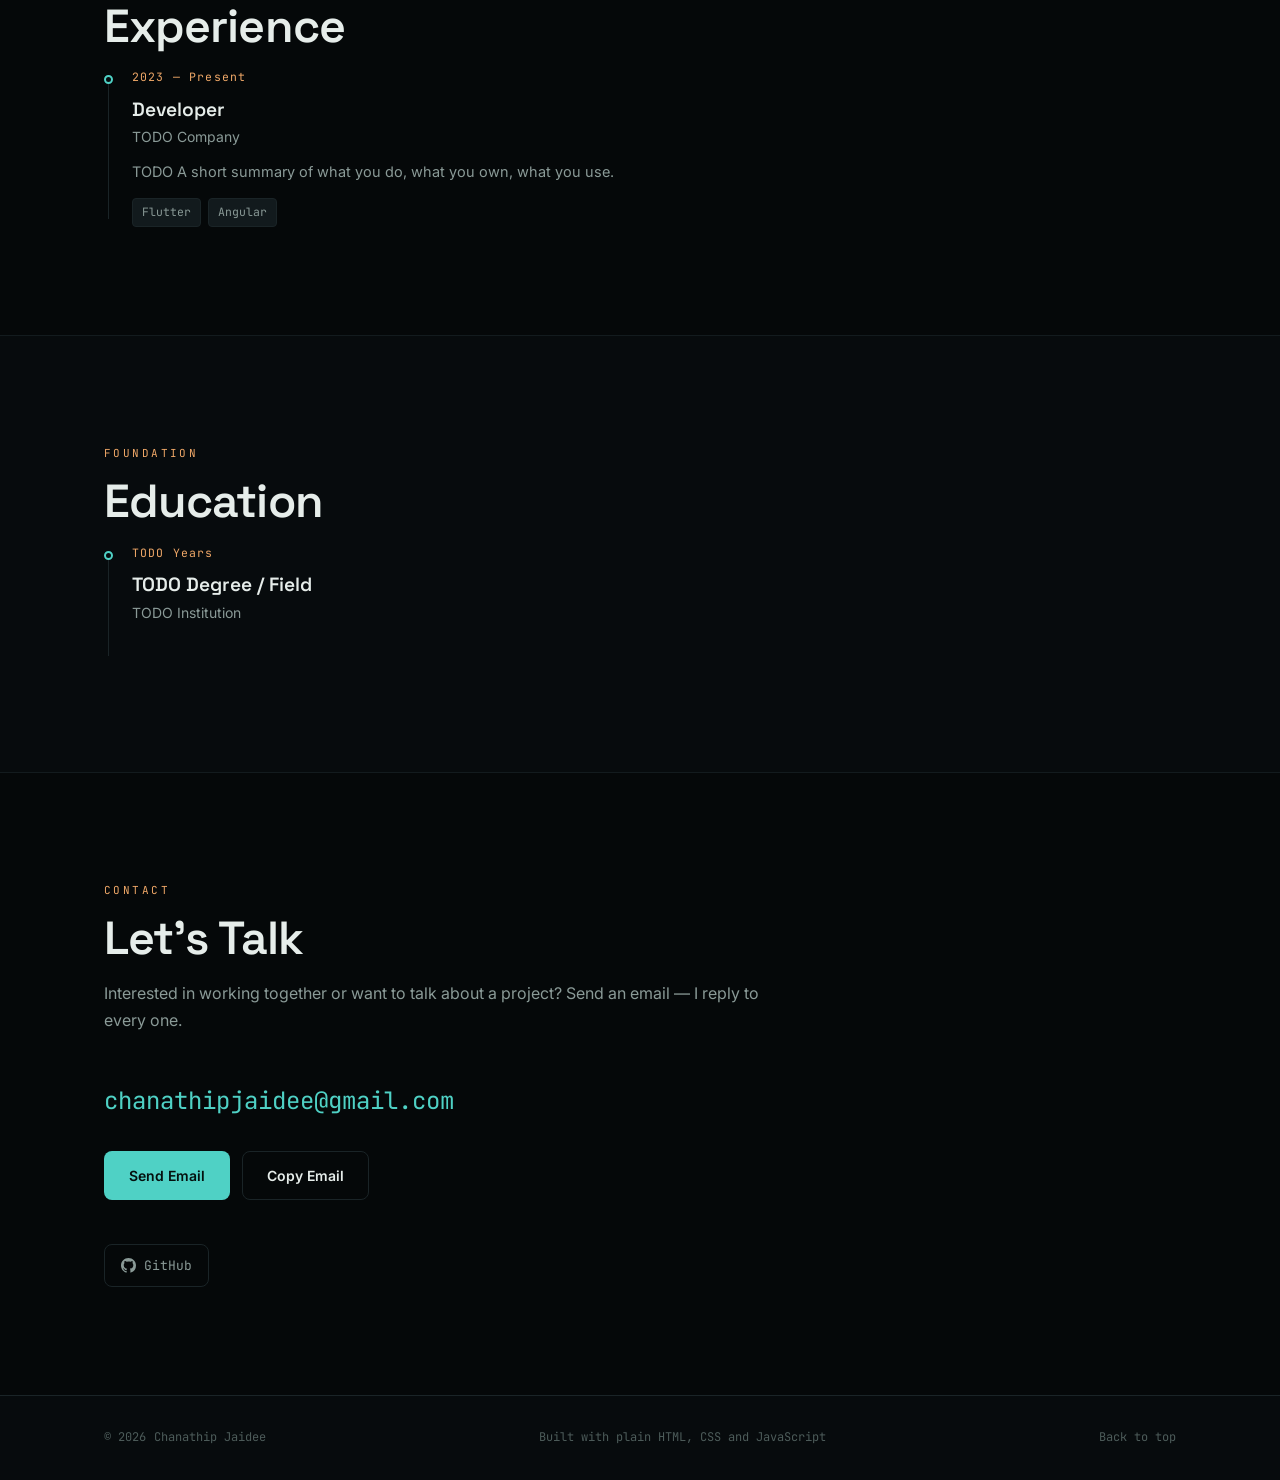
==== commit 8d4b2553: "Set role to full stack and align stack with Angular, Flutter, Java, Kotlin Drops the Node.js placeho" ====
--- a/index.html
+++ b/index.html
@@ -3,14 +3,14 @@
 <head>
 <meta charset="utf-8">
 <meta name="viewport" content="width=device-width, initial-scale=1">
-<title>Chanathip Jaidee — Mobile &amp; Web Developer</title>
-<meta name="description" content="Portfolio of Chanathip Jaidee (golfcnt19) — mobile and web developer working with Flutter, Dart, Angular and TypeScript.">
+<title>Chanathip Jaidee — Full Stack Developer</title>
+<meta name="description" content="Portfolio of Chanathip Jaidee (golfcnt19) — full stack developer working with Angular, Flutter, Java and Kotlin.">
 <meta name="author" content="Chanathip Jaidee">
 <meta name="theme-color" content="#070b0d">
 
 <meta property="og:type" content="website">
-<meta property="og:title" content="Chanathip Jaidee — Mobile &amp; Web Developer">
-<meta property="og:description" content="Mobile and web developer working with Flutter, Dart, Angular and TypeScript.">
+<meta property="og:title" content="Chanathip Jaidee — Full Stack Developer">
+<meta property="og:description" content="Full stack developer working with Angular, Flutter, Java and Kotlin.">
 <meta property="og:url" content="https://golfcnt19.github.io/">
 <meta name="twitter:card" content="summary">
 
@@ -66,7 +66,7 @@
 
     <h1 class="hero__name reveal" data-bind="meta.name">Chanathip Jaidee</h1>
 
-    <p class="hero__role mono reveal" data-i18n="hero.role">MOBILE &amp; WEB DEVELOPER</p>
+    <p class="hero__role mono reveal" data-i18n="hero.role">FULL STACK DEVELOPER</p>
 
     <p class="hero__tagline reveal" data-i18n="hero.tagline">
       Building mobile apps with Flutter and web apps with Angular. Drawn to work that ships to real users.
@@ -92,8 +92,8 @@
 
     <div class="about">
       <div class="about__body reveal" id="aboutBody">
-        <p>I am a developer focused on mobile and web. I started with Flutter projects and moved into Angular and TypeScript. I like work where the result is a screen someone actually taps.</p>
-        <p>Currently looking for a team that cares about code quality and where there are people to learn from.</p>
+        <p>I am a full stack developer — comfortable from the server up to the screen. I build mobile apps with Flutter and Kotlin, web frontends with Angular and TypeScript, and the services behind them with Java.</p>
+        <p>I like owning a feature end to end, from the API to the button someone actually taps. Currently looking for a team that cares about code quality and where there are people to learn from.</p>
       </div>
 
       <aside class="facts reveal">
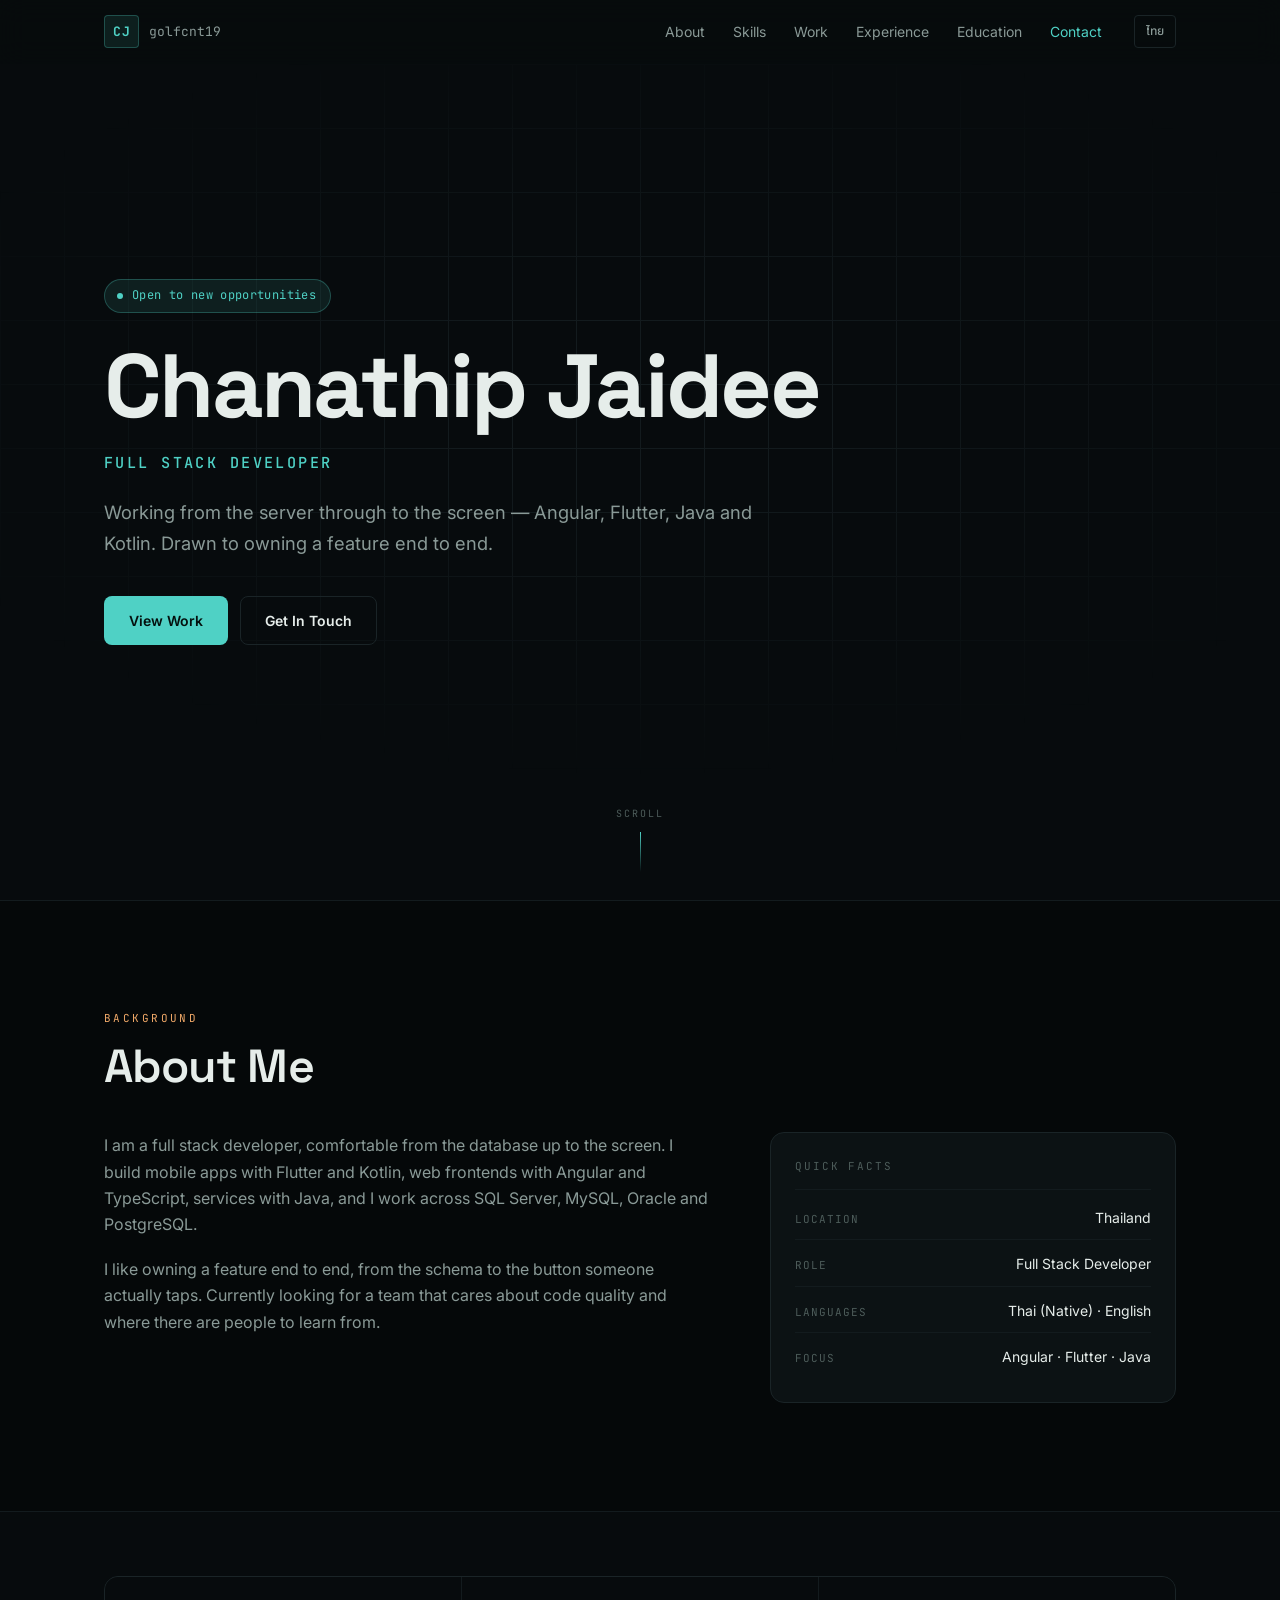
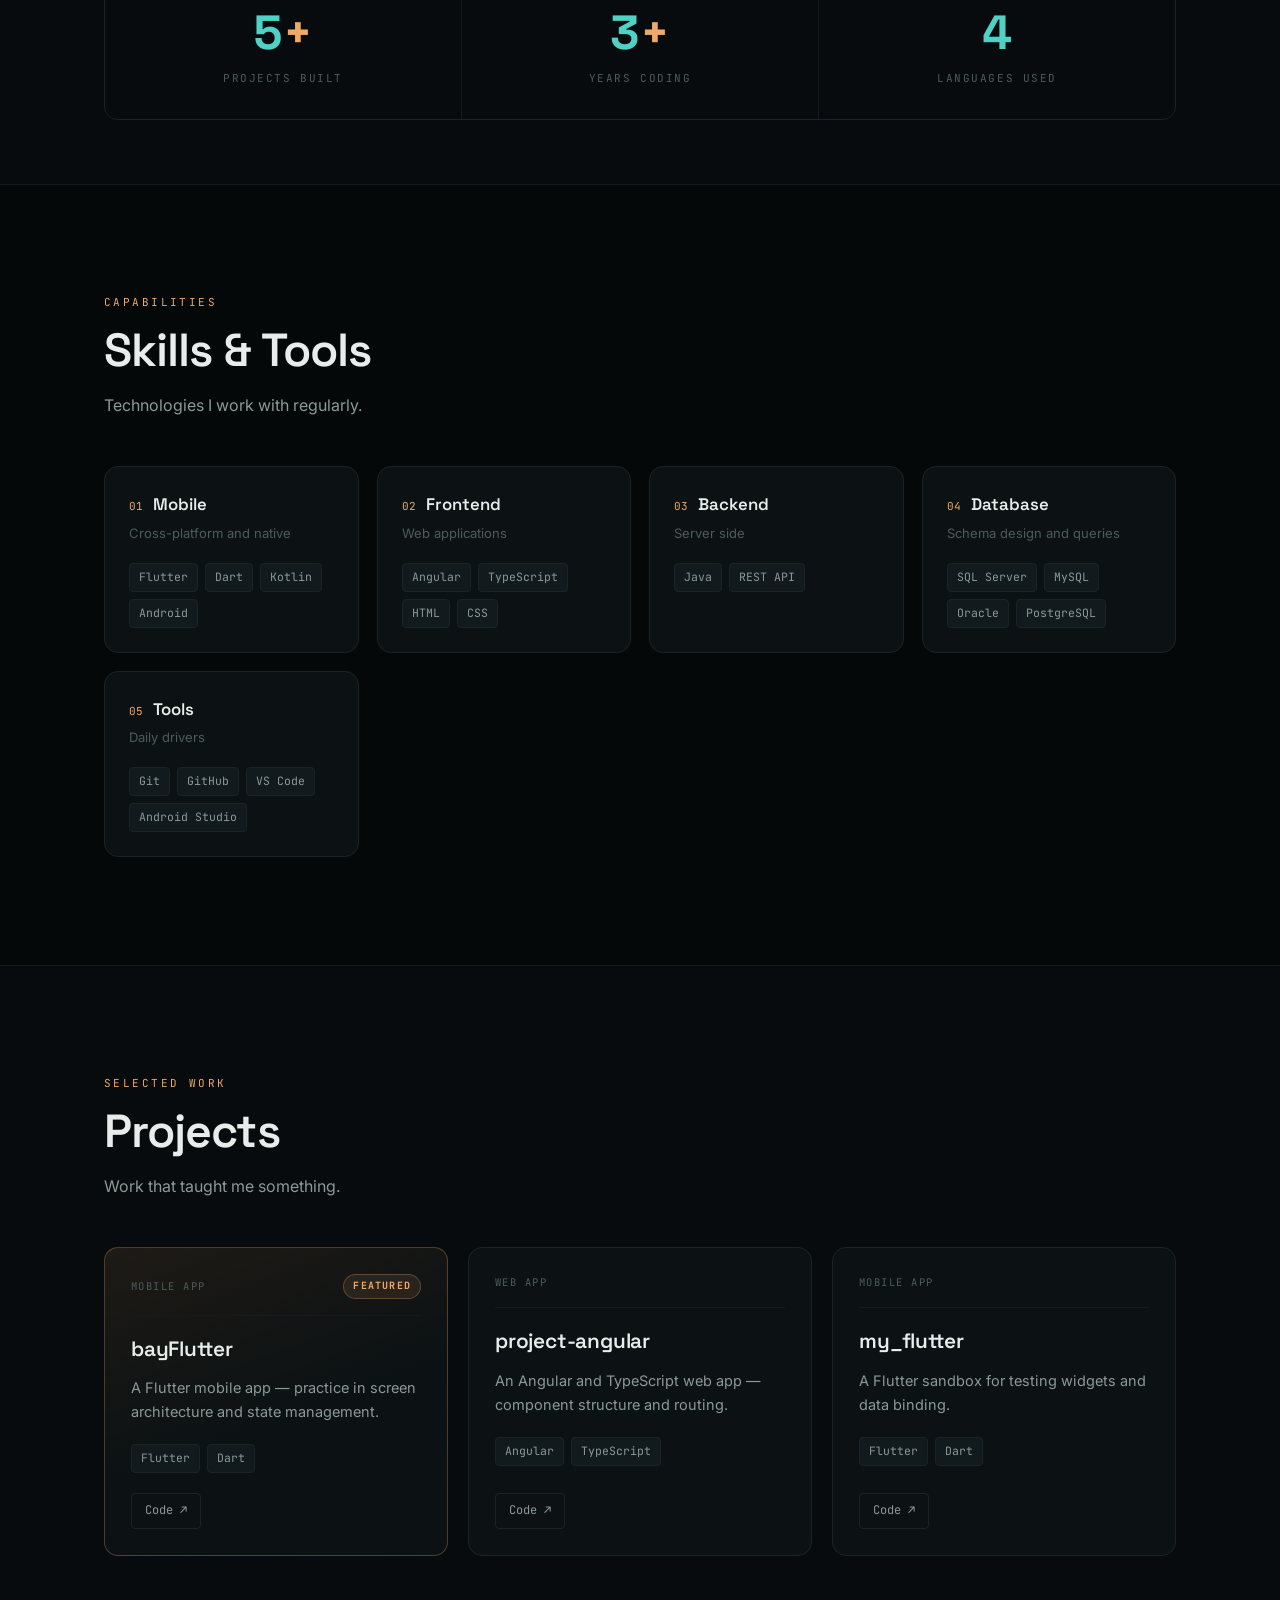
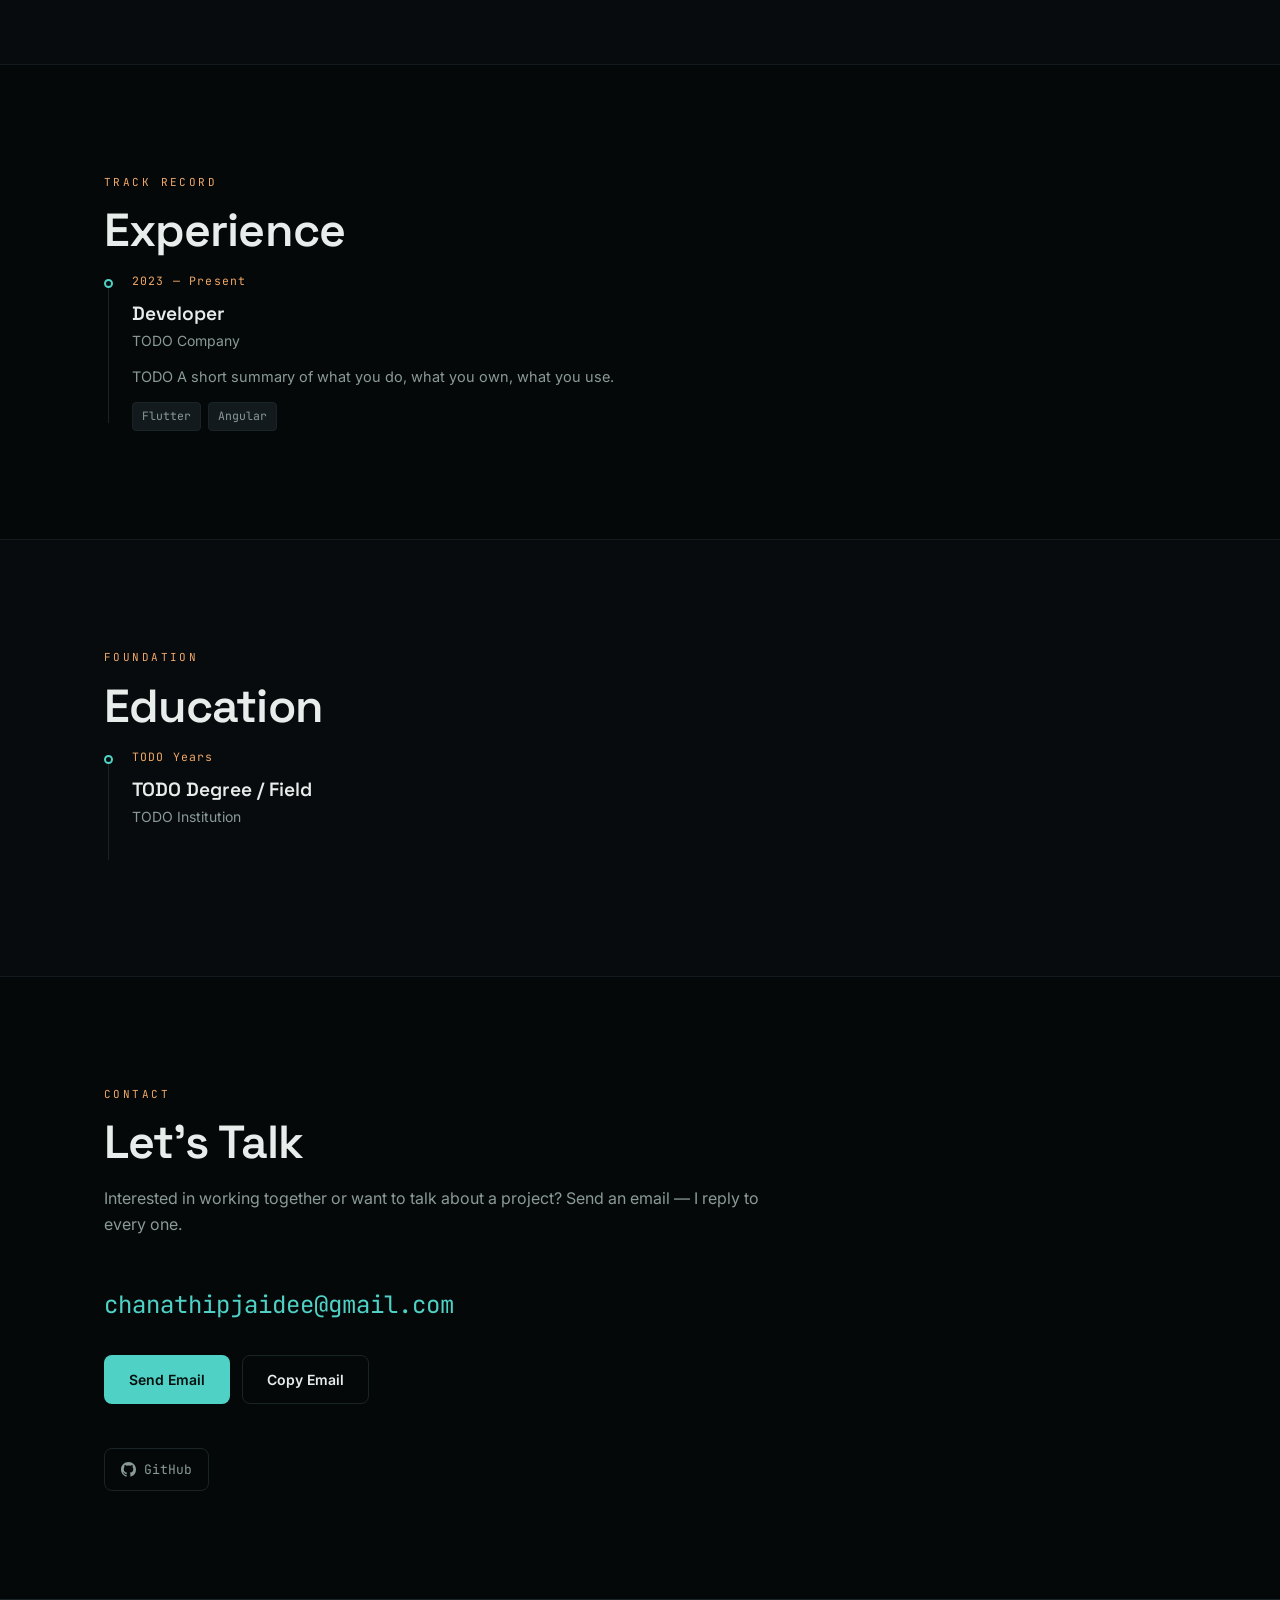
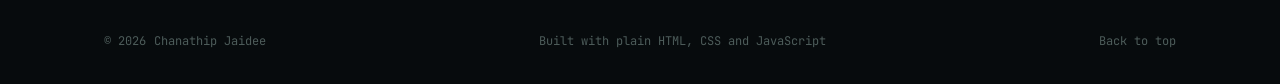
==== commit 001f2e20: "Add database skill group: SQL Server, MySQL, Oracle, PostgreSQL Co-Authored-By: Claude Opus 5 <norep" ====
--- a/index.html
+++ b/index.html
@@ -4,13 +4,13 @@
 <meta charset="utf-8">
 <meta name="viewport" content="width=device-width, initial-scale=1">
 <title>Chanathip Jaidee — Full Stack Developer</title>
-<meta name="description" content="Portfolio of Chanathip Jaidee (golfcnt19) — full stack developer working with Angular, Flutter, Java and Kotlin.">
+<meta name="description" content="Portfolio of Chanathip Jaidee (golfcnt19) — full stack developer working with Angular, Flutter, Java, Kotlin and SQL Server, MySQL, Oracle and PostgreSQL.">
 <meta name="author" content="Chanathip Jaidee">
 <meta name="theme-color" content="#070b0d">
 
 <meta property="og:type" content="website">
 <meta property="og:title" content="Chanathip Jaidee — Full Stack Developer">
-<meta property="og:description" content="Full stack developer working with Angular, Flutter, Java and Kotlin.">
+<meta property="og:description" content="Full stack developer working with Angular, Flutter, Java, Kotlin and a range of SQL databases.">
 <meta property="og:url" content="https://golfcnt19.github.io/">
 <meta name="twitter:card" content="summary">
 
@@ -92,8 +92,8 @@
 
     <div class="about">
       <div class="about__body reveal" id="aboutBody">
-        <p>I am a full stack developer — comfortable from the server up to the screen. I build mobile apps with Flutter and Kotlin, web frontends with Angular and TypeScript, and the services behind them with Java.</p>
-        <p>I like owning a feature end to end, from the API to the button someone actually taps. Currently looking for a team that cares about code quality and where there are people to learn from.</p>
+        <p>I am a full stack developer — comfortable from the database up to the screen. I build mobile apps with Flutter and Kotlin, web frontends with Angular and TypeScript, services with Java, and I work across SQL Server, MySQL, Oracle and PostgreSQL.</p>
+        <p>I like owning a feature end to end, from the schema to the button someone actually taps. Currently looking for a team that cares about code quality and where there are people to learn from.</p>
       </div>
 
       <aside class="facts reveal">
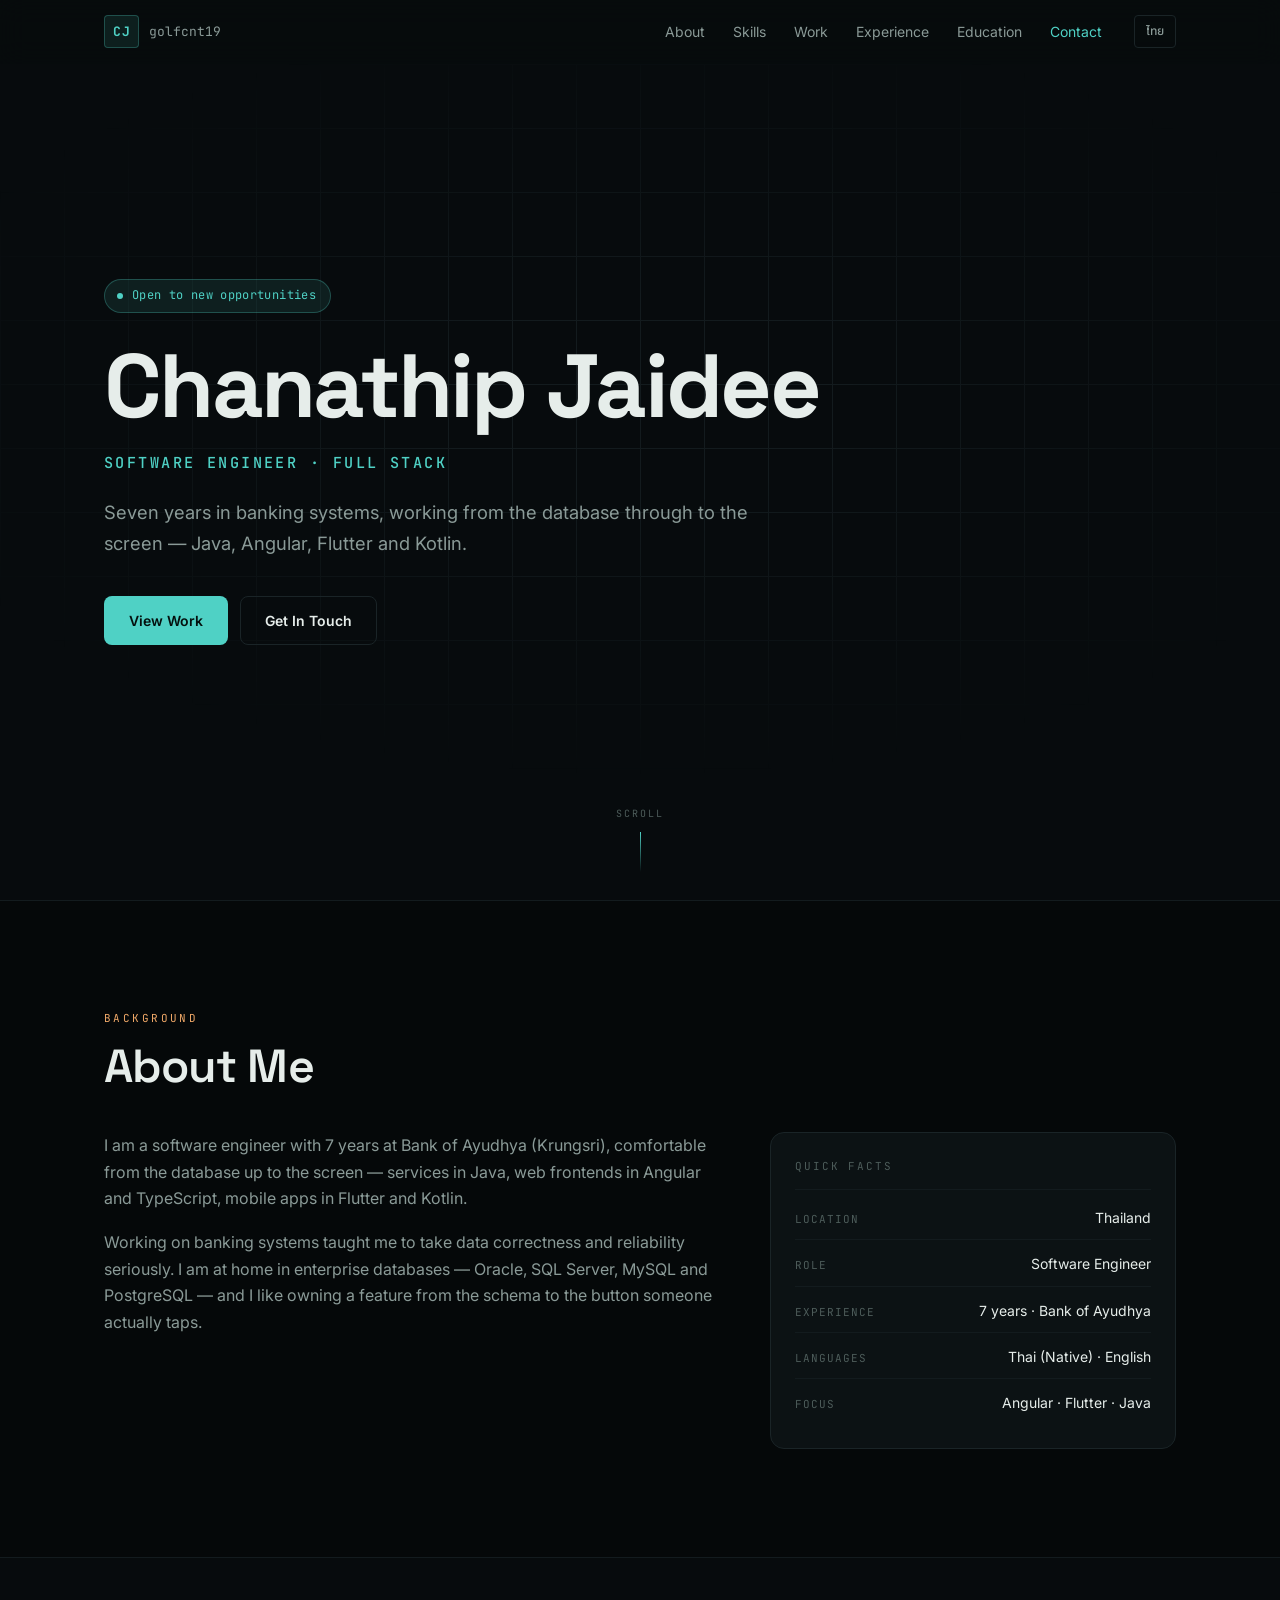
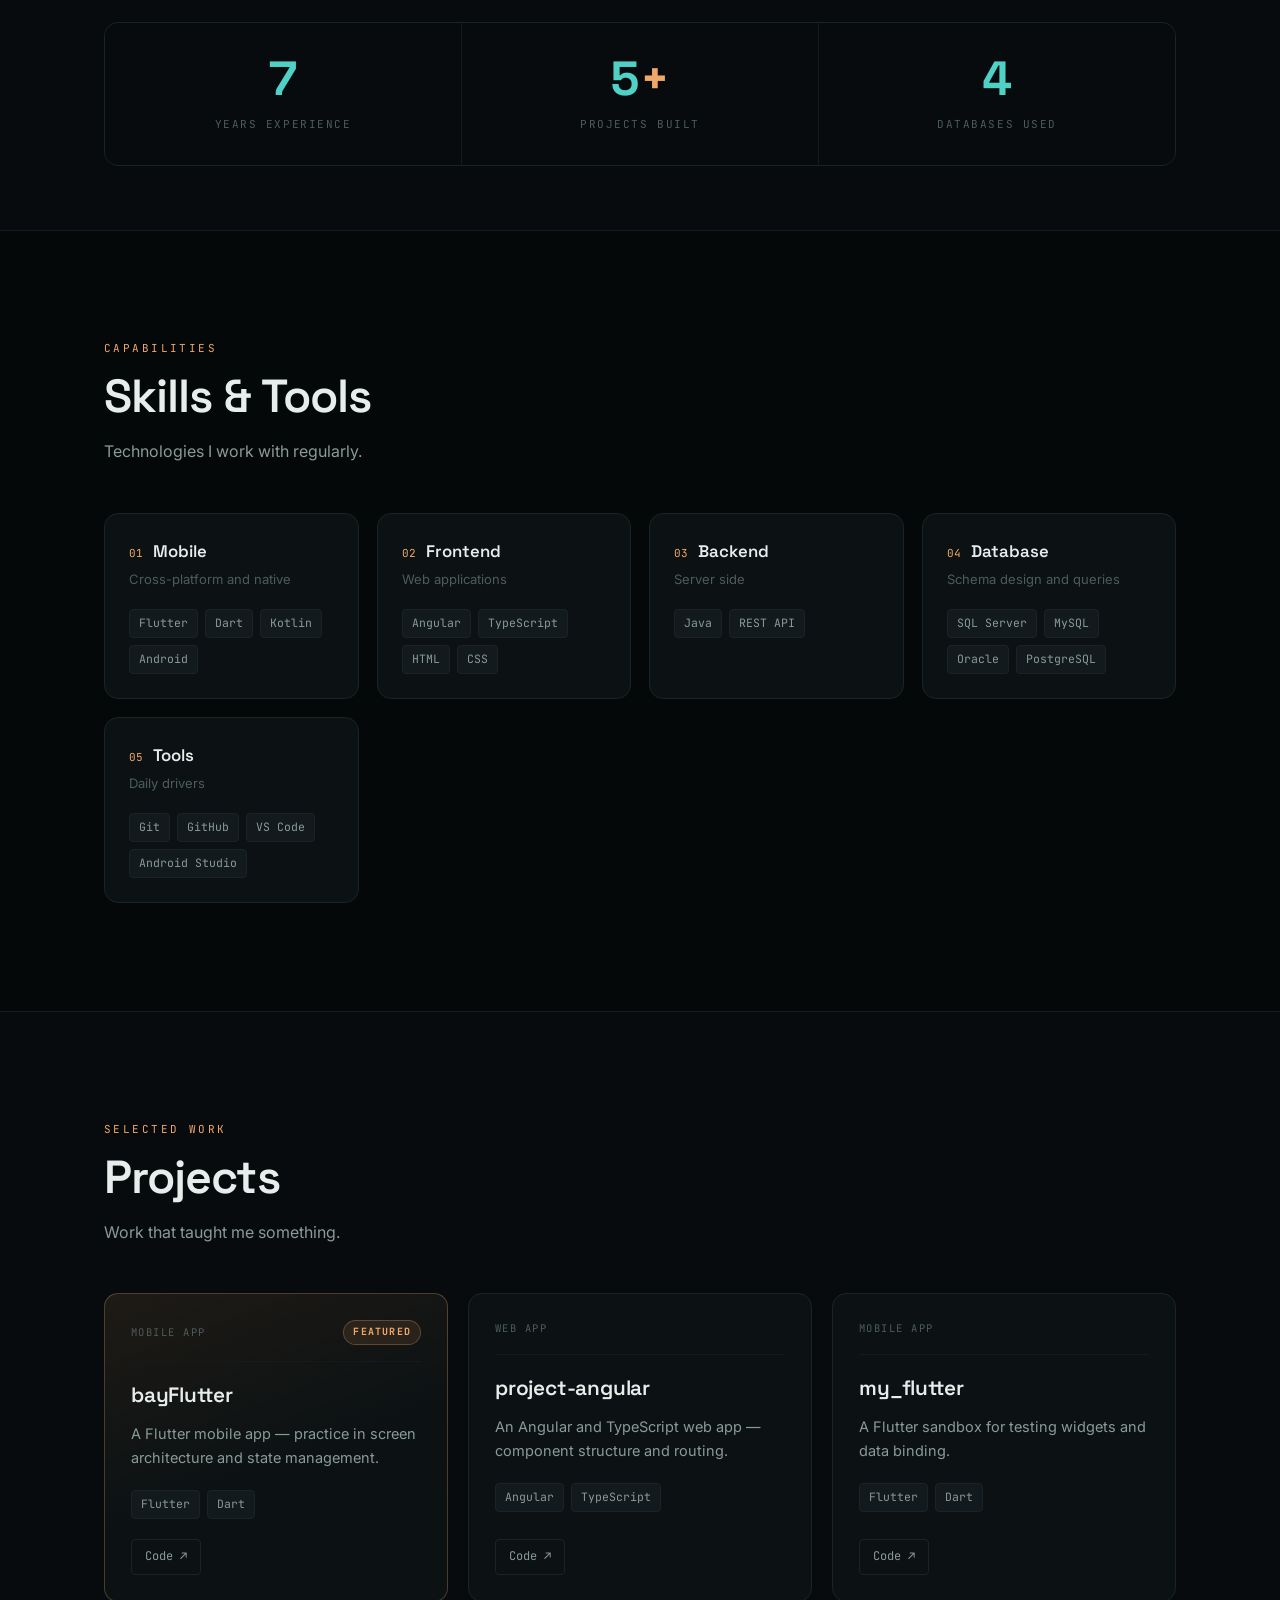
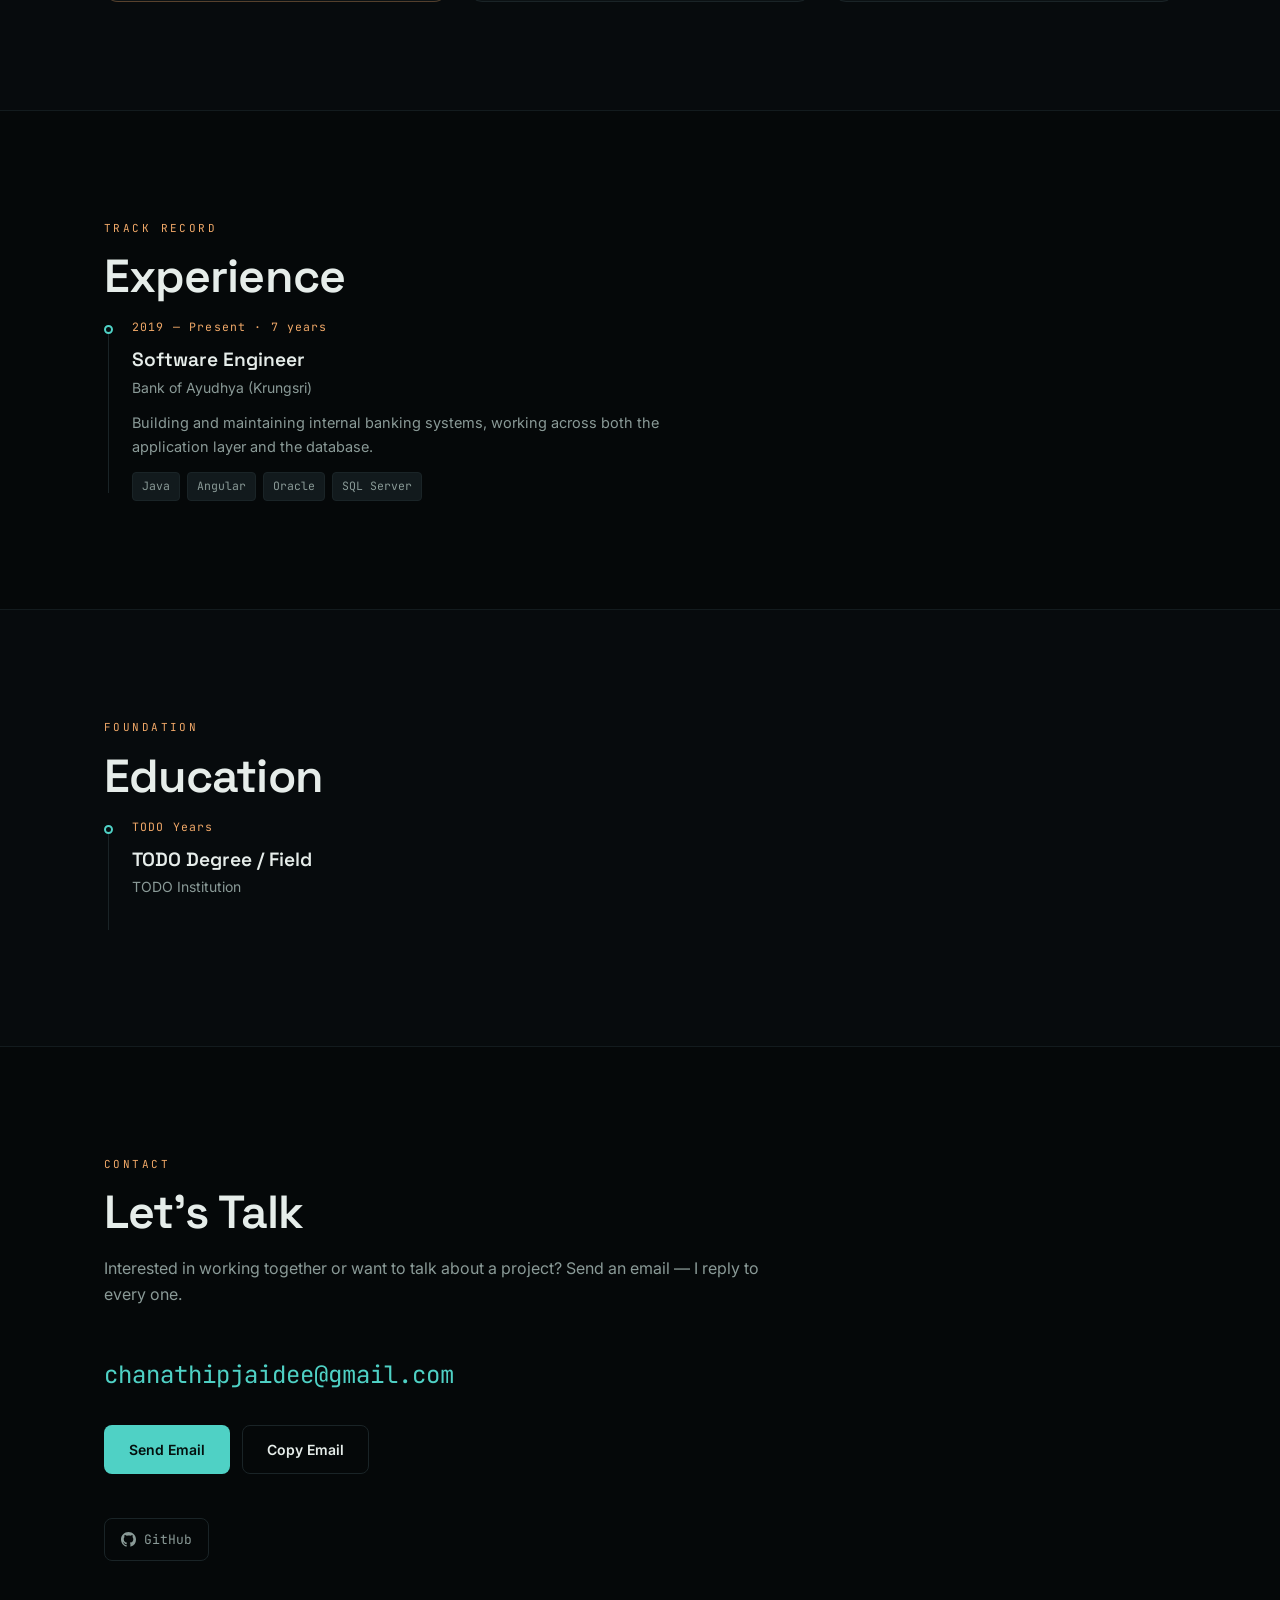
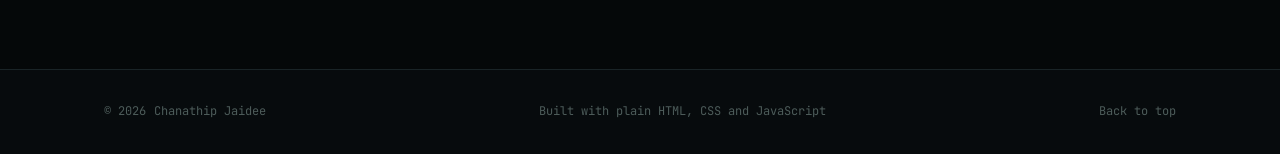
==== commit 8faf5f47: "Add 7 years at Bank of Ayudhya as software engineer Reframes the copy from early-career to mid-level" ====
--- a/index.html
+++ b/index.html
@@ -3,14 +3,14 @@
 <head>
 <meta charset="utf-8">
 <meta name="viewport" content="width=device-width, initial-scale=1">
-<title>Chanathip Jaidee — Full Stack Developer</title>
-<meta name="description" content="Portfolio of Chanathip Jaidee (golfcnt19) — full stack developer working with Angular, Flutter, Java, Kotlin and SQL Server, MySQL, Oracle and PostgreSQL.">
+<title>Chanathip Jaidee — Software Engineer</title>
+<meta name="description" content="Portfolio of Chanathip Jaidee (golfcnt19) — full stack software engineer with 7 years at Bank of Ayudhya, working with Java, Angular, Flutter, Kotlin, Oracle and SQL Server.">
 <meta name="author" content="Chanathip Jaidee">
 <meta name="theme-color" content="#070b0d">
 
 <meta property="og:type" content="website">
-<meta property="og:title" content="Chanathip Jaidee — Full Stack Developer">
-<meta property="og:description" content="Full stack developer working with Angular, Flutter, Java, Kotlin and a range of SQL databases.">
+<meta property="og:title" content="Chanathip Jaidee — Software Engineer">
+<meta property="og:description" content="Full stack software engineer with 7 years in banking systems — Java, Angular, Flutter, Kotlin and enterprise SQL databases.">
 <meta property="og:url" content="https://golfcnt19.github.io/">
 <meta name="twitter:card" content="summary">
 
@@ -66,10 +66,10 @@
 
     <h1 class="hero__name reveal" data-bind="meta.name">Chanathip Jaidee</h1>
 
-    <p class="hero__role mono reveal" data-i18n="hero.role">FULL STACK DEVELOPER</p>
+    <p class="hero__role mono reveal" data-i18n="hero.role">SOFTWARE ENGINEER &middot; FULL STACK</p>
 
     <p class="hero__tagline reveal" data-i18n="hero.tagline">
-      Building mobile apps with Flutter and web apps with Angular. Drawn to work that ships to real users.
+      Seven years in banking systems, working from the database through to the screen — Java, Angular, Flutter and Kotlin.
     </p>
 
     <div class="hero__cta reveal">
@@ -92,8 +92,8 @@
 
     <div class="about">
       <div class="about__body reveal" id="aboutBody">
-        <p>I am a full stack developer — comfortable from the database up to the screen. I build mobile apps with Flutter and Kotlin, web frontends with Angular and TypeScript, services with Java, and I work across SQL Server, MySQL, Oracle and PostgreSQL.</p>
-        <p>I like owning a feature end to end, from the schema to the button someone actually taps. Currently looking for a team that cares about code quality and where there are people to learn from.</p>
+        <p>I am a software engineer with 7 years at Bank of Ayudhya (Krungsri), comfortable from the database up to the screen — services in Java, web frontends in Angular and TypeScript, mobile apps in Flutter and Kotlin.</p>
+        <p>Working on banking systems taught me to take data correctness and reliability seriously. I am at home in enterprise databases — Oracle, SQL Server, MySQL and PostgreSQL — and I like owning a feature from the schema to the button someone actually taps.</p>
       </div>
 
       <aside class="facts reveal">
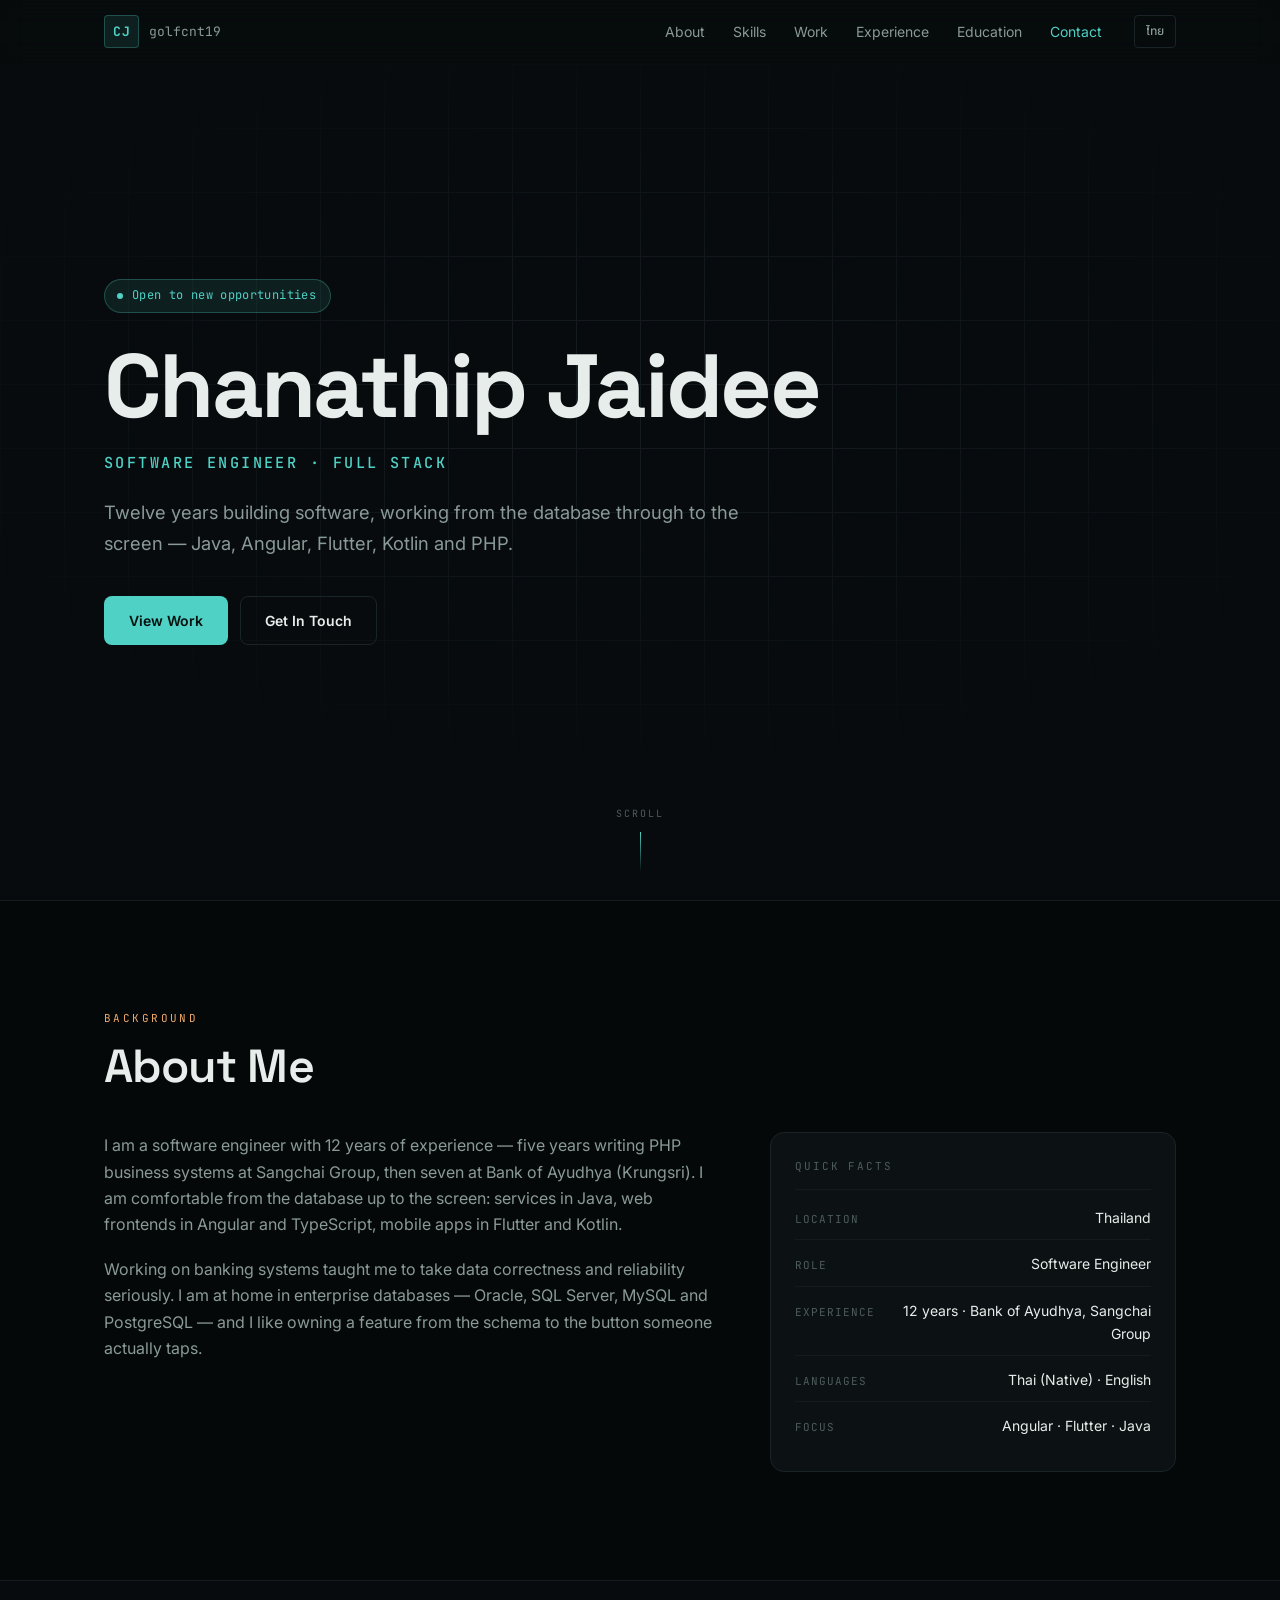
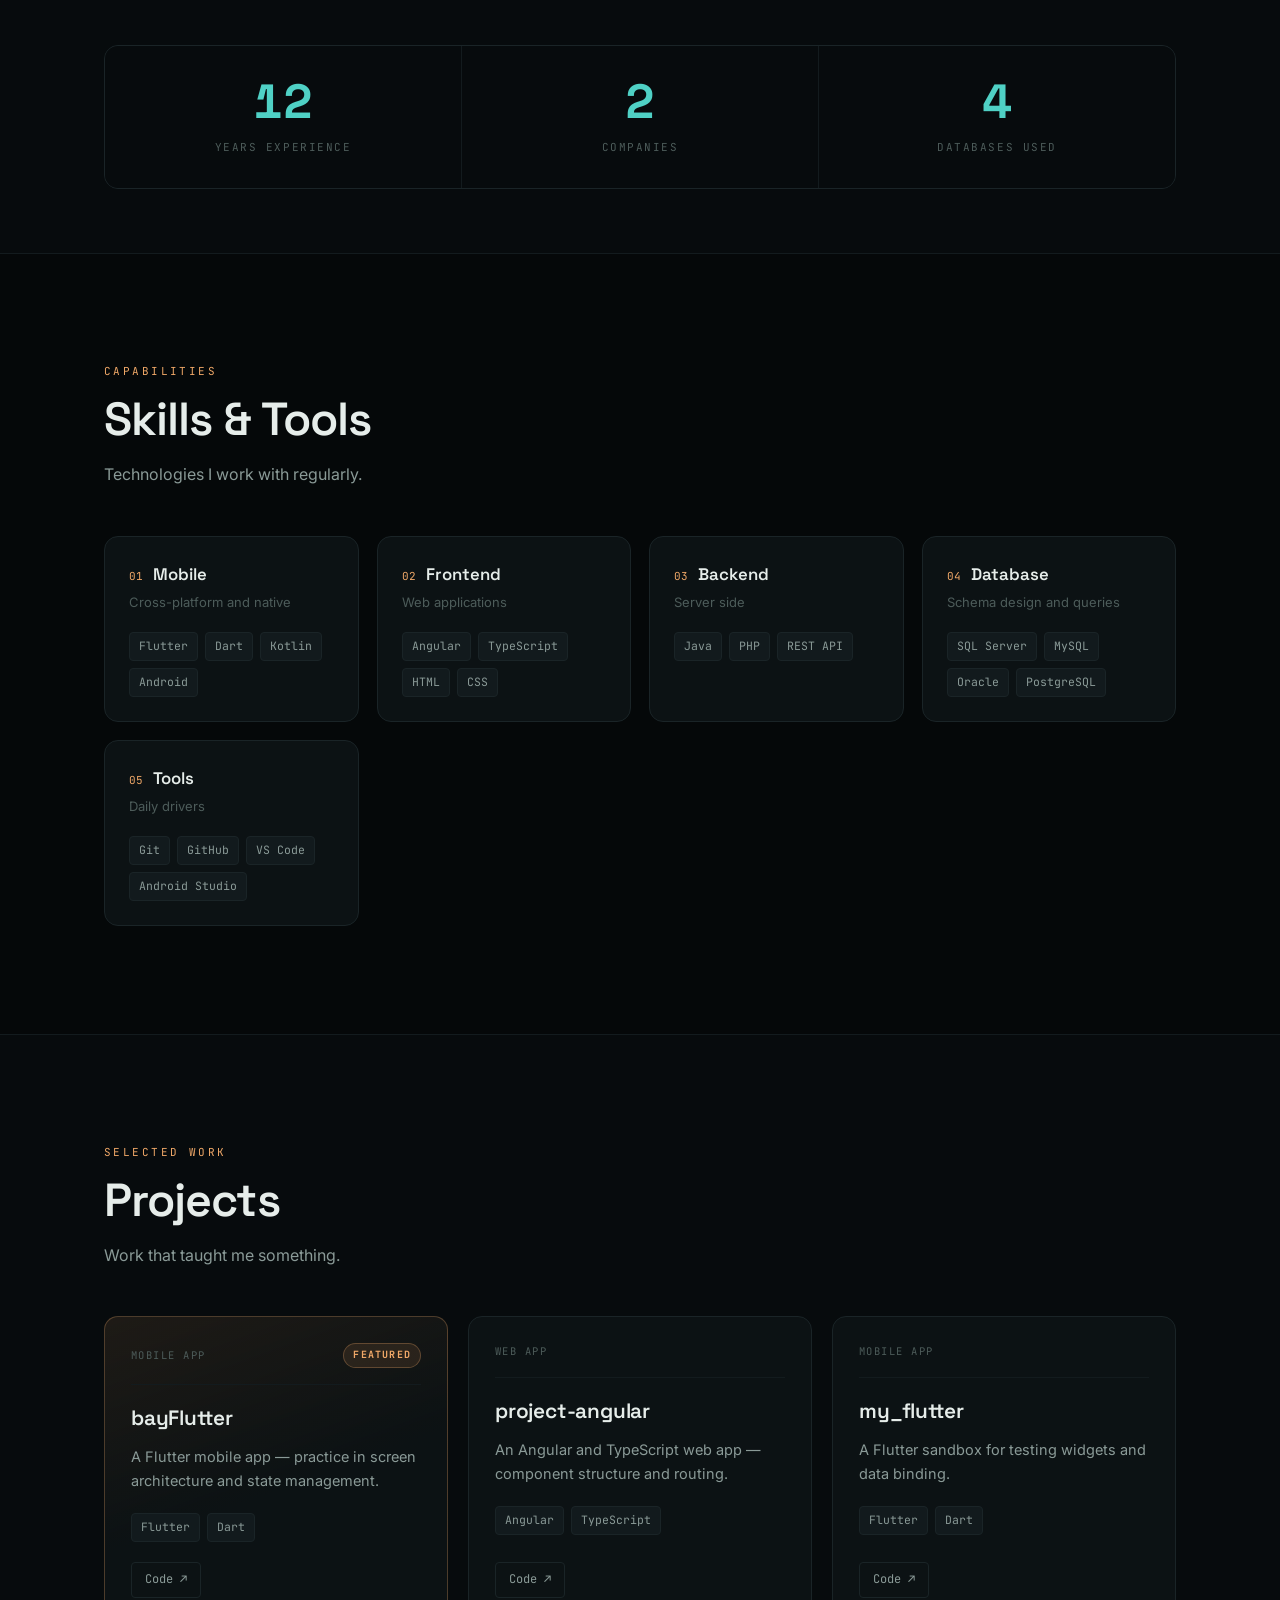
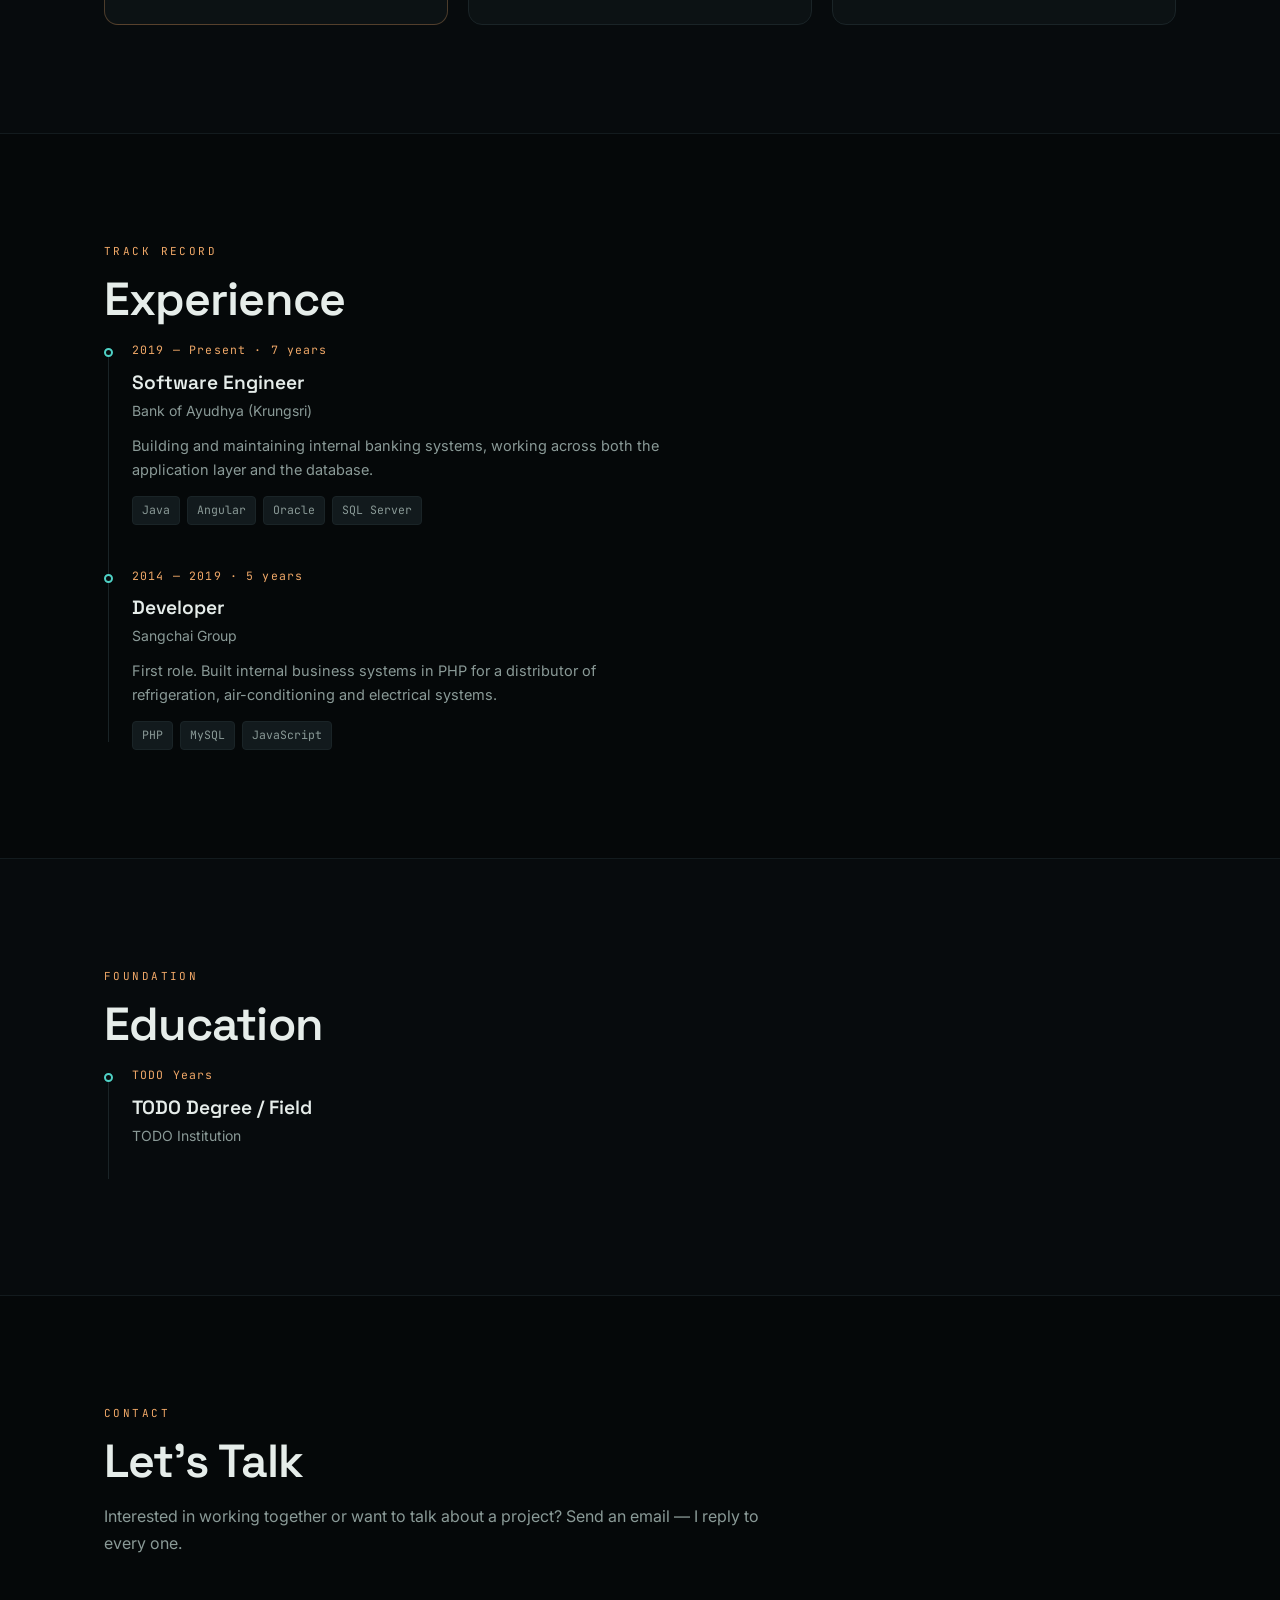
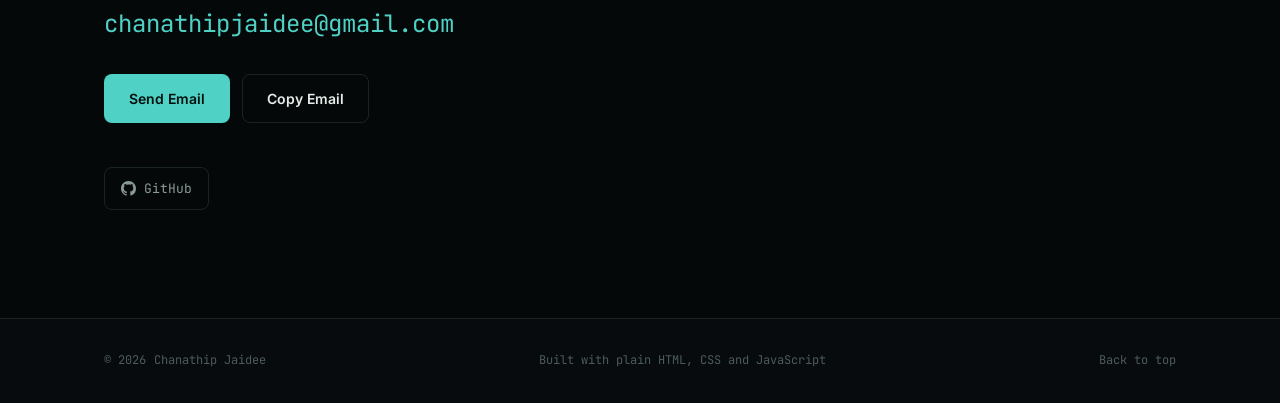
==== commit cc3315b4: "Add Sangchai Group as first role and raise total to 12 years Adds PHP to the backend stack and rewor" ====
--- a/index.html
+++ b/index.html
@@ -4,13 +4,13 @@
 <meta charset="utf-8">
 <meta name="viewport" content="width=device-width, initial-scale=1">
 <title>Chanathip Jaidee — Software Engineer</title>
-<meta name="description" content="Portfolio of Chanathip Jaidee (golfcnt19) — full stack software engineer with 7 years at Bank of Ayudhya, working with Java, Angular, Flutter, Kotlin, Oracle and SQL Server.">
+<meta name="description" content="Portfolio of Chanathip Jaidee (golfcnt19) — full stack software engineer with 12 years across Bank of Ayudhya and Sangchai Group, working with Java, PHP, Angular, Flutter, Kotlin, Oracle and SQL Server.">
 <meta name="author" content="Chanathip Jaidee">
 <meta name="theme-color" content="#070b0d">
 
 <meta property="og:type" content="website">
 <meta property="og:title" content="Chanathip Jaidee — Software Engineer">
-<meta property="og:description" content="Full stack software engineer with 7 years in banking systems — Java, Angular, Flutter, Kotlin and enterprise SQL databases.">
+<meta property="og:description" content="Full stack software engineer, 12 years across banking and enterprise systems — Java, PHP, Angular, Flutter, Kotlin and SQL databases.">
 <meta property="og:url" content="https://golfcnt19.github.io/">
 <meta name="twitter:card" content="summary">
 
@@ -69,7 +69,7 @@
     <p class="hero__role mono reveal" data-i18n="hero.role">SOFTWARE ENGINEER &middot; FULL STACK</p>
 
     <p class="hero__tagline reveal" data-i18n="hero.tagline">
-      Seven years in banking systems, working from the database through to the screen — Java, Angular, Flutter and Kotlin.
+      Twelve years building software, working from the database through to the screen — Java, Angular, Flutter, Kotlin and PHP.
     </p>
 
     <div class="hero__cta reveal">
@@ -92,7 +92,7 @@
 
     <div class="about">
       <div class="about__body reveal" id="aboutBody">
-        <p>I am a software engineer with 7 years at Bank of Ayudhya (Krungsri), comfortable from the database up to the screen — services in Java, web frontends in Angular and TypeScript, mobile apps in Flutter and Kotlin.</p>
+        <p>I am a software engineer with 12 years of experience — five years writing PHP business systems at Sangchai Group, then seven at Bank of Ayudhya (Krungsri). I am comfortable from the database up to the screen: services in Java, web frontends in Angular and TypeScript, mobile apps in Flutter and Kotlin.</p>
         <p>Working on banking systems taught me to take data correctness and reliability seriously. I am at home in enterprise databases — Oracle, SQL Server, MySQL and PostgreSQL — and I like owning a feature from the schema to the button someone actually taps.</p>
       </div>
 
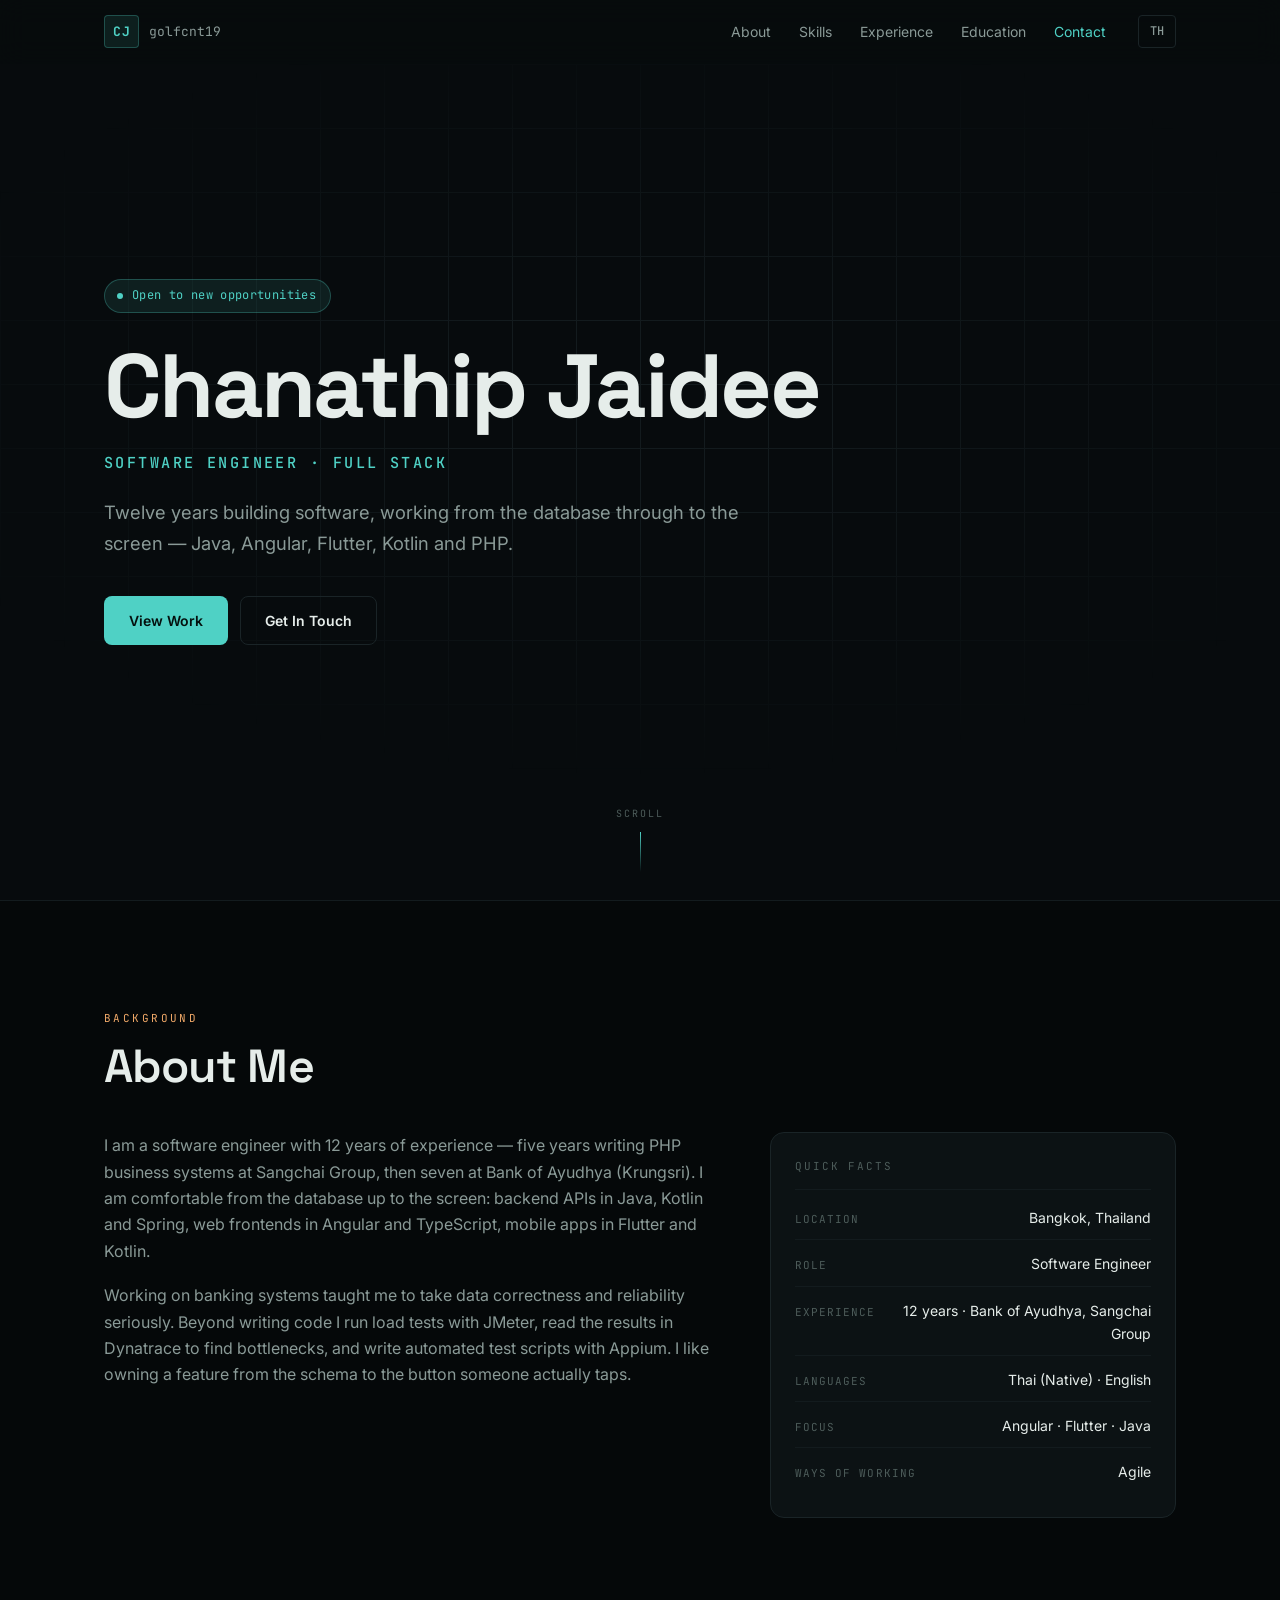
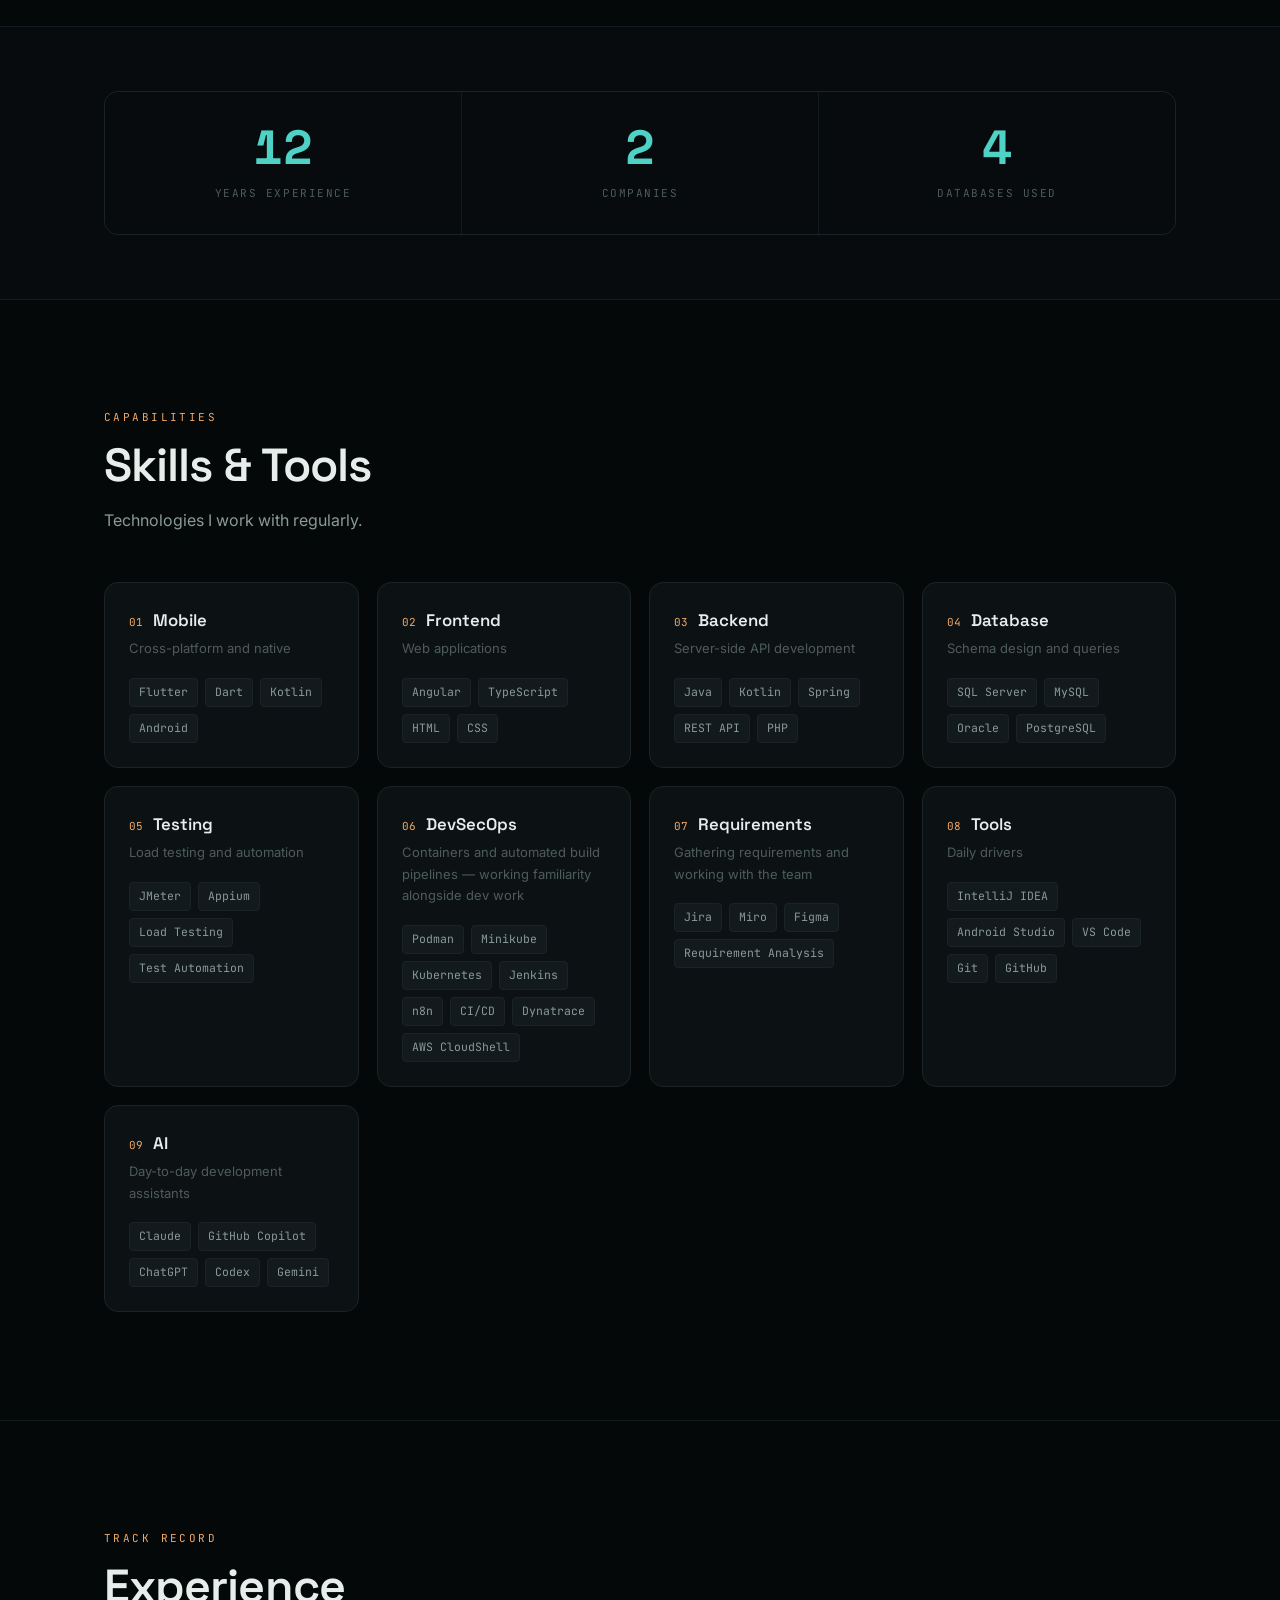
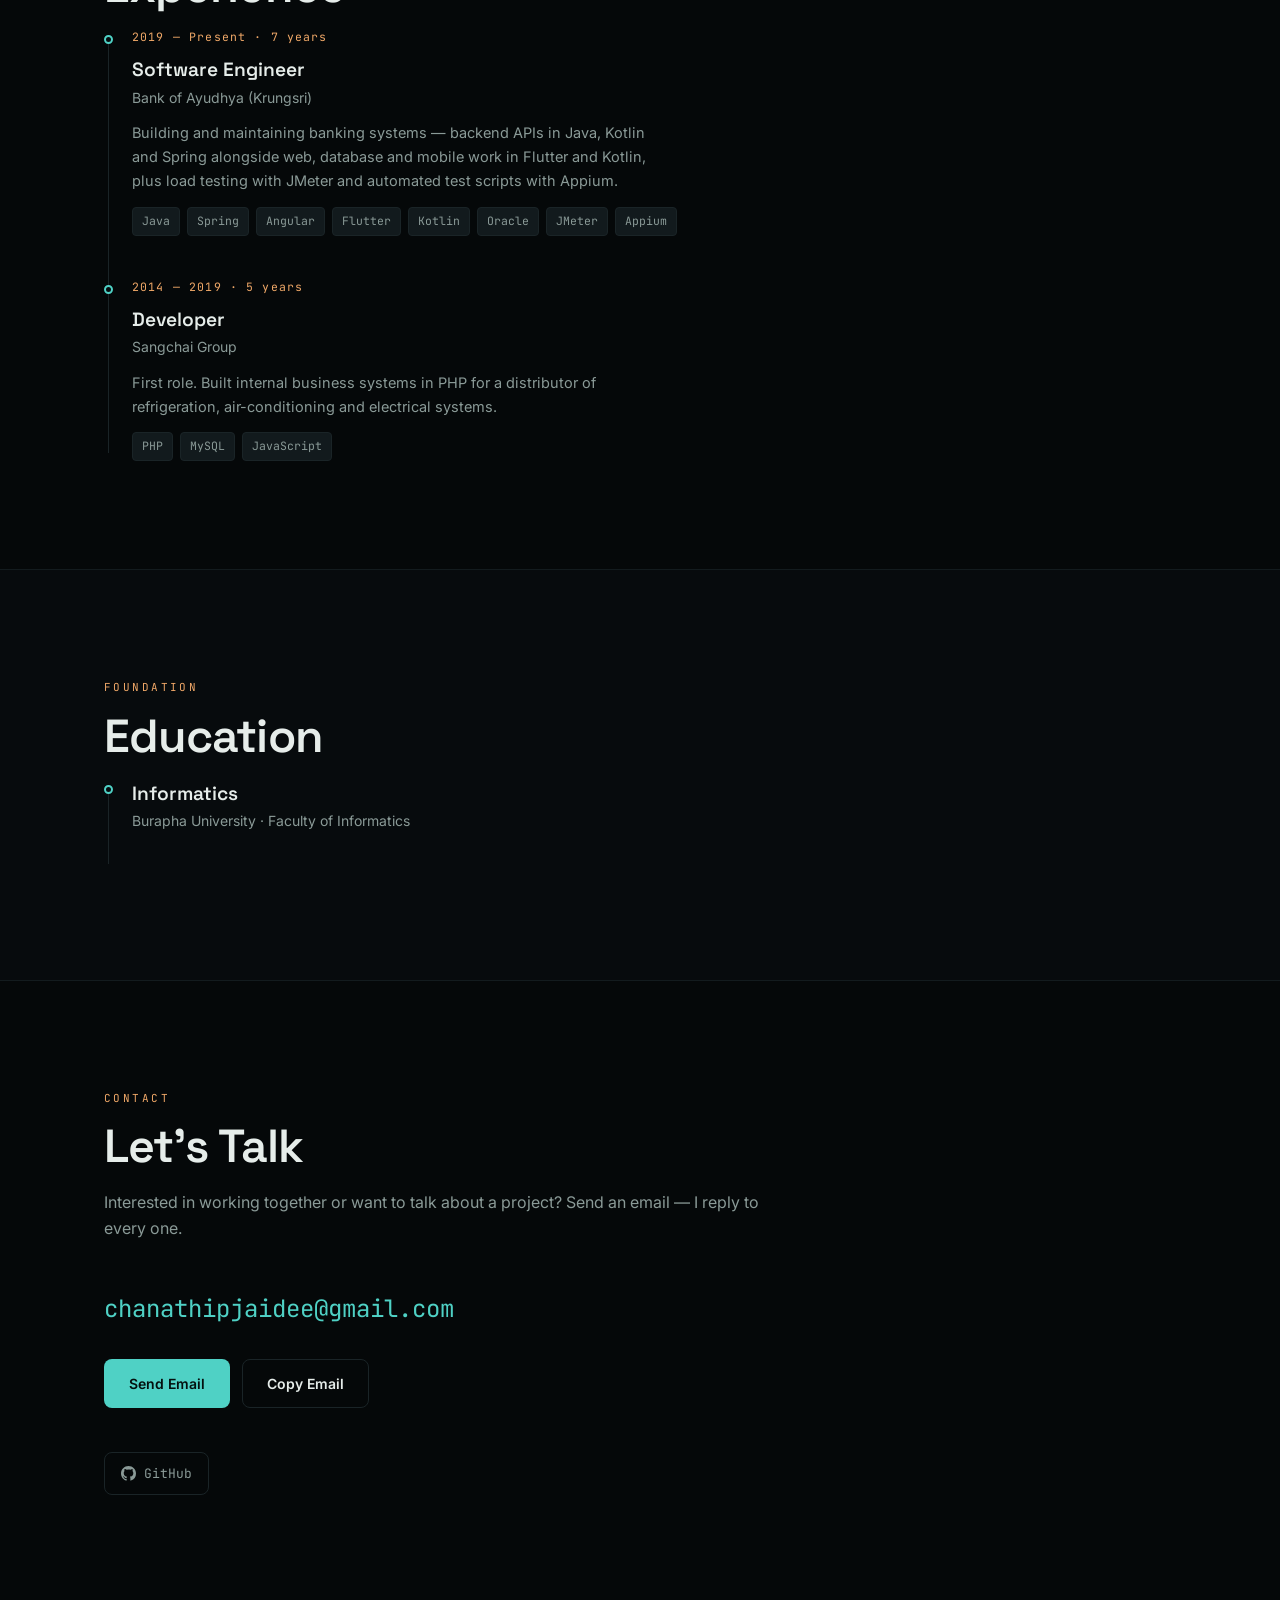
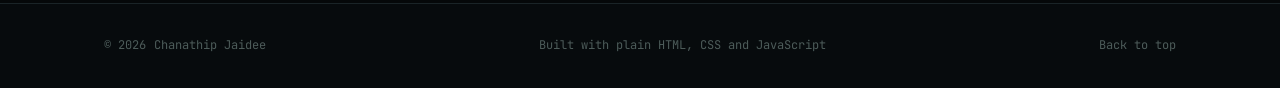
==== commit 708309f2: "Label the language toggle TH instead of the Thai word Co-Authored-By: Claude Opus 5 <noreply@anthrop" ====
--- a/index.html
+++ b/index.html
@@ -44,7 +44,7 @@
     </nav>
 
     <div class="nav__actions">
-      <button class="lang" id="langBtn" type="button" data-i18n="ui.langSwitch" data-i18n-title="ui.langSwitchTitle">ไทย</button>
+      <button class="lang" id="langBtn" type="button" data-i18n="ui.langSwitch" data-i18n-title="ui.langSwitchTitle">TH</button>
       <button class="burger" id="burger" type="button" aria-expanded="false" aria-controls="navLinks" aria-label="Menu">
         <span></span><span></span>
       </button>
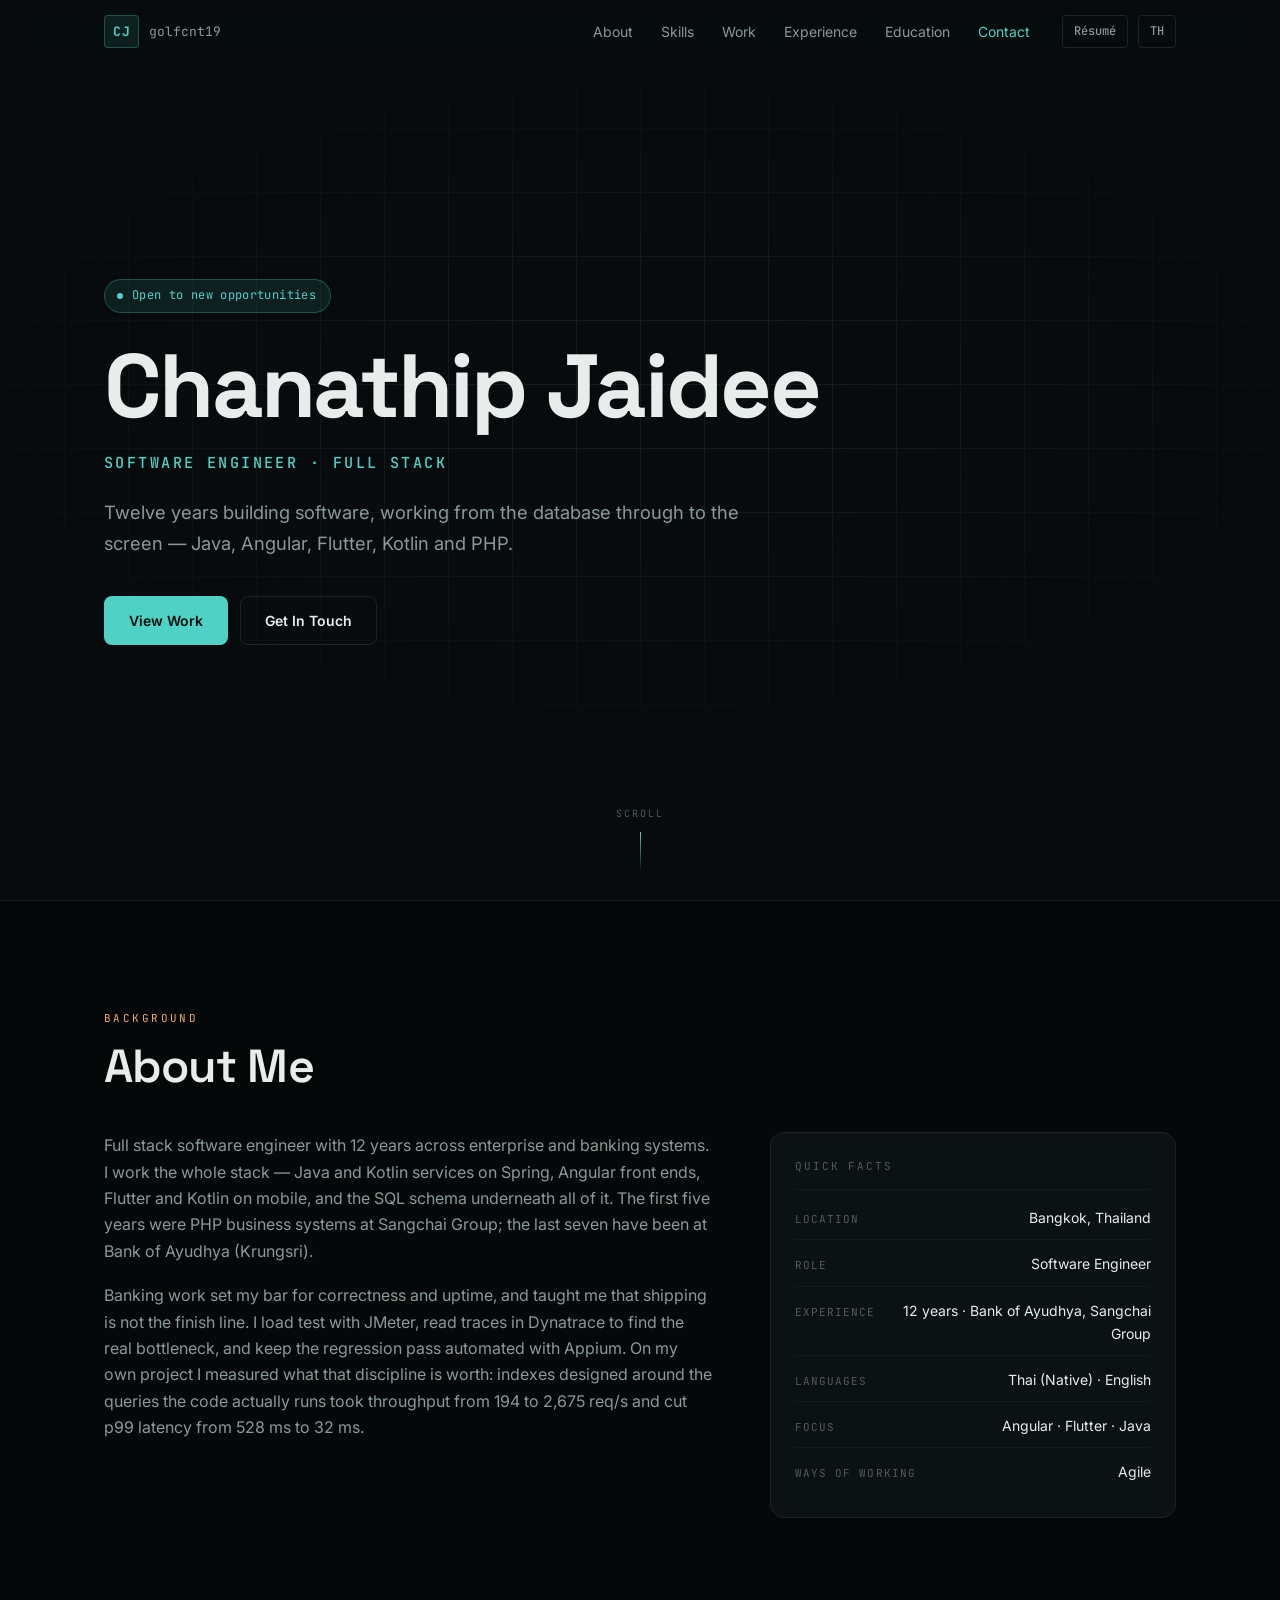
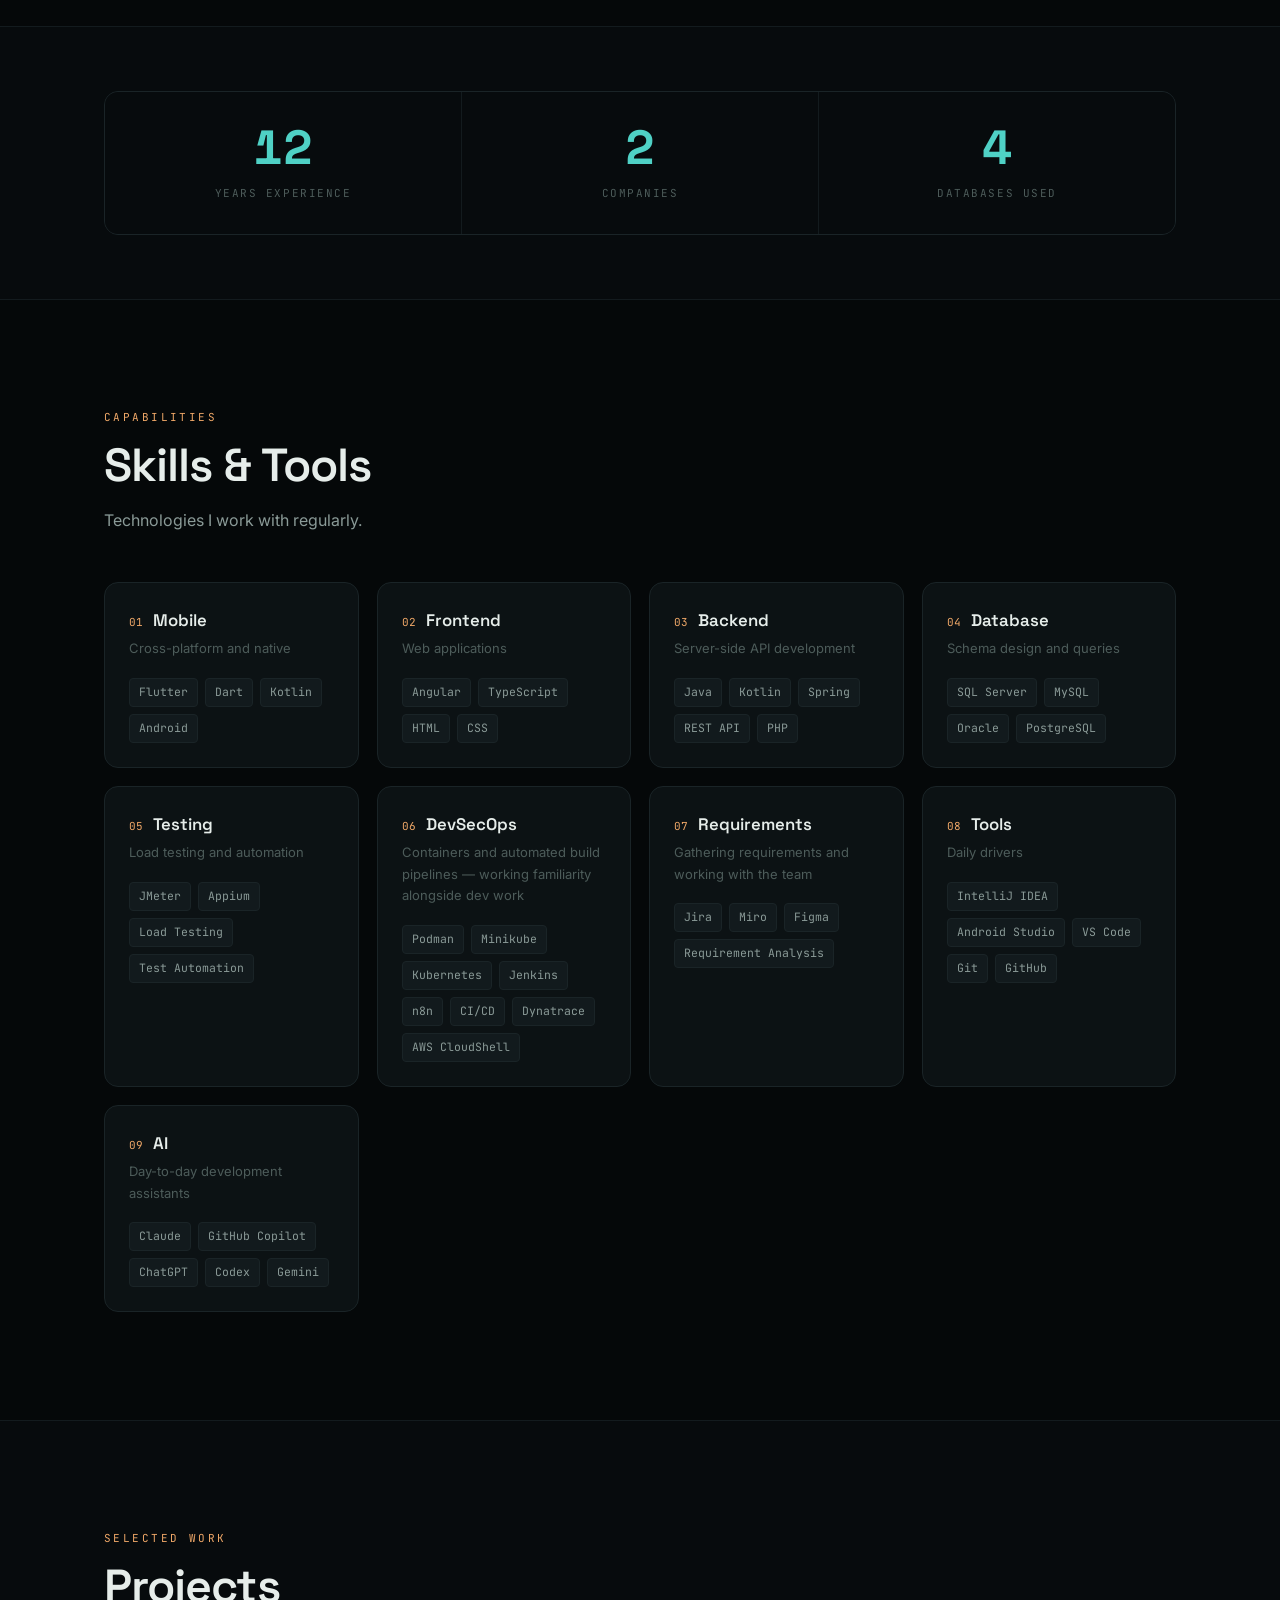
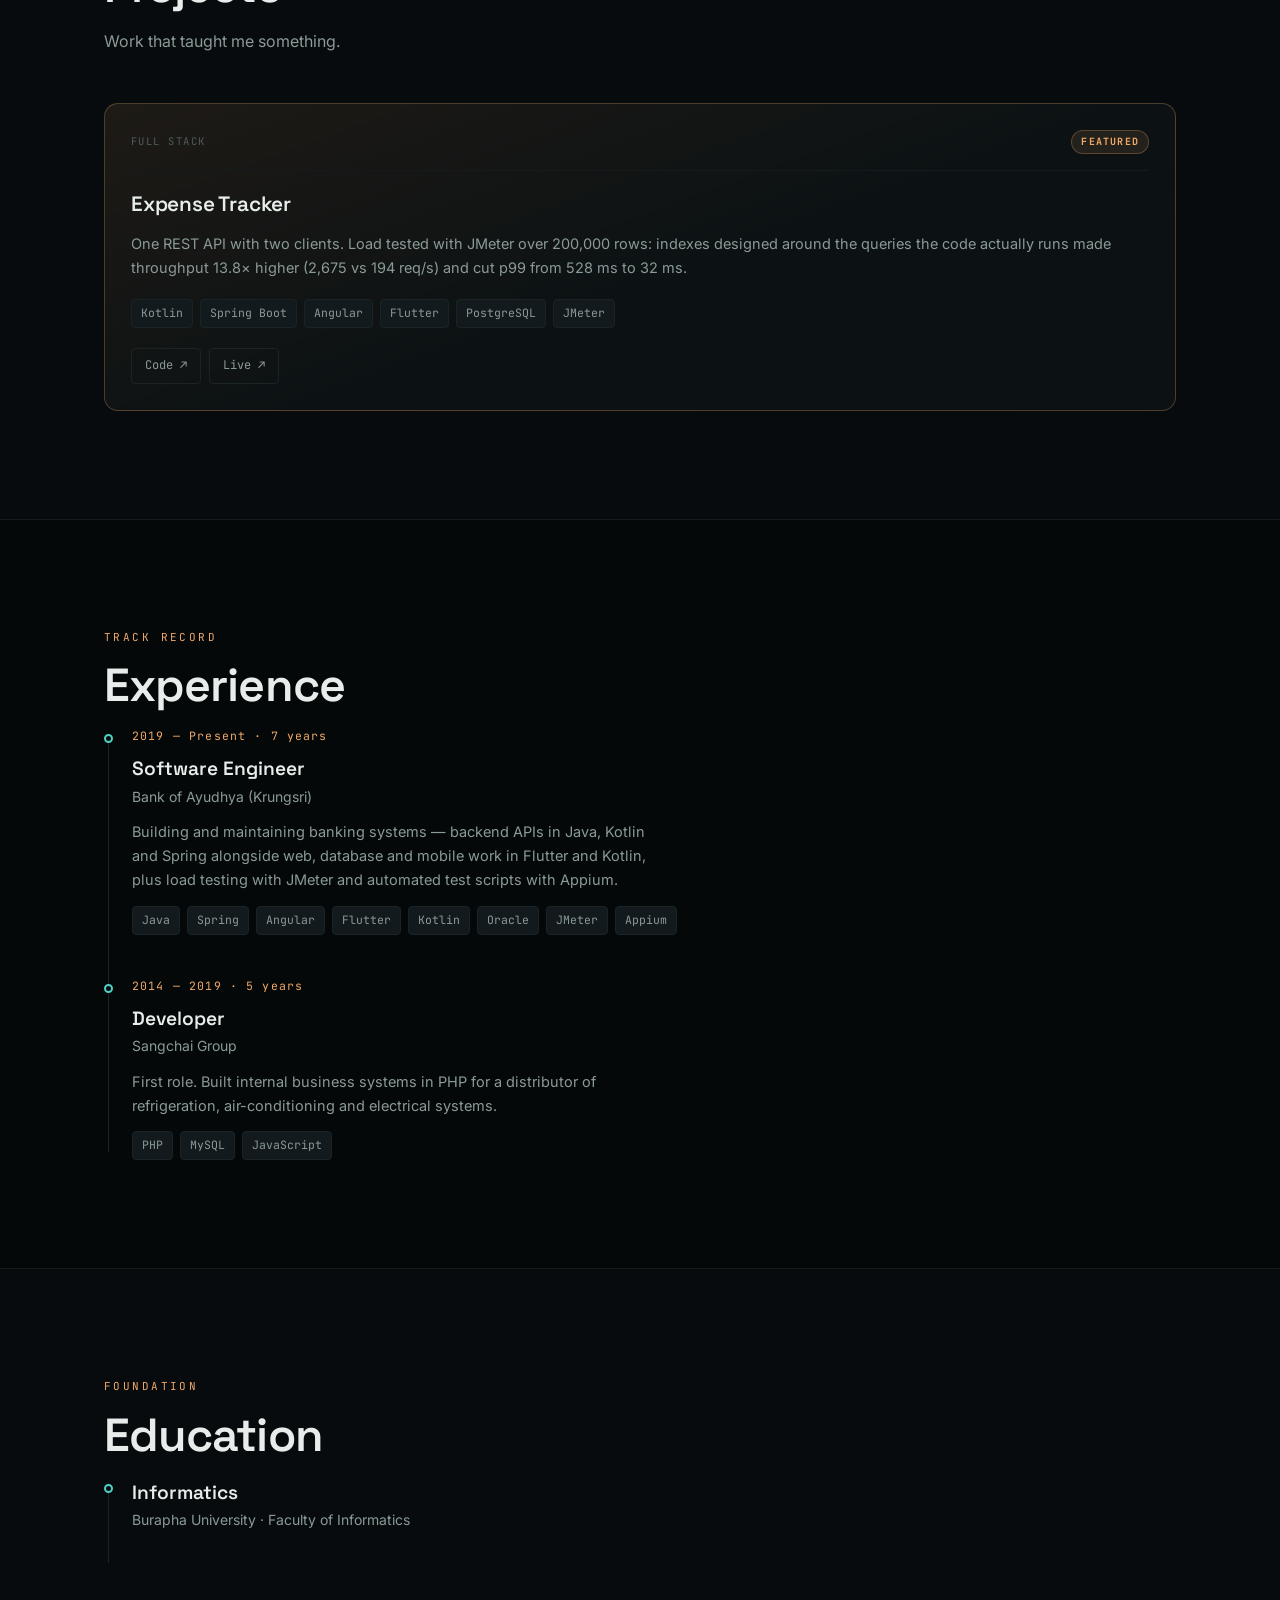
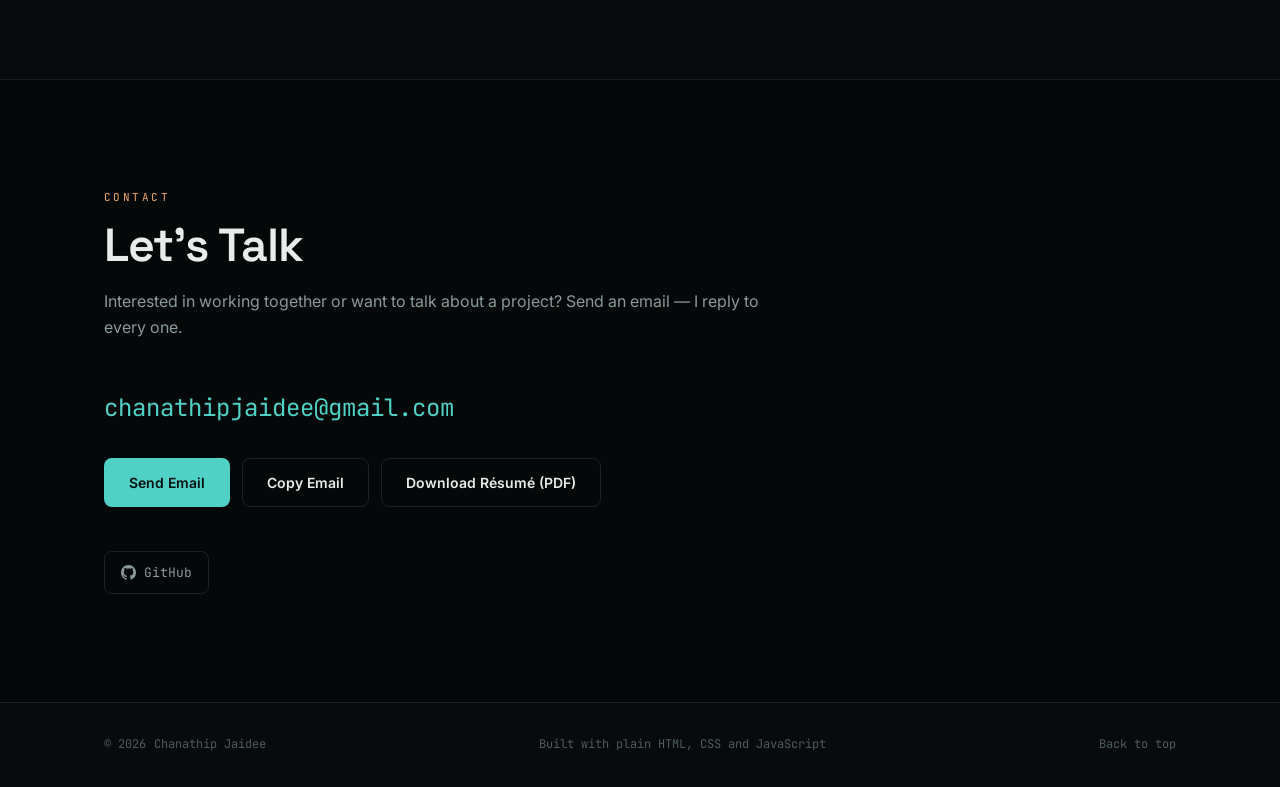
==== commit 0ca0fc14: "Add a printable one-page résumé at resume.html Two-column A4 layout — dark rail on the left with pho" ====
--- a/index.html
+++ b/index.html
@@ -44,6 +44,7 @@
     </nav>
 
     <div class="nav__actions">
+      <a class="resume" id="resumeBtn" href="resume.html" data-i18n="ui.resume" data-i18n-title="ui.resumeTitle">Résumé</a>
       <button class="lang" id="langBtn" type="button" data-i18n="ui.langSwitch" data-i18n-title="ui.langSwitchTitle">TH</button>
       <button class="burger" id="burger" type="button" aria-expanded="false" aria-controls="navLinks" aria-label="Menu">
         <span></span><span></span>
@@ -167,6 +168,7 @@
     <div class="contact__cta reveal">
       <a class="btn btn--solid" id="mailLink" href="#" data-i18n="contact.emailLabel">Send Email</a>
       <button class="btn btn--ghost" id="copyBtn" type="button" data-i18n="contact.copyLabel">Copy Email</button>
+      <a class="btn btn--ghost" id="resumeBtnCta" href="resume.html" data-i18n="ui.resumeCta" data-i18n-title="ui.resumeTitle">Download Résumé (PDF)</a>
     </div>
 
     <ul class="contact__links reveal" id="contactLinks"></ul>
--- a/css/site.css
+++ b/css/site.css
@@ -162,7 +162,7 @@
 
 .nav__actions { display: flex; align-items: center; gap: 10px; }
 
-.lang {
+.lang, .resume {
   font-family: var(--f-mono); font-size: 12px; font-weight: 500;
   color: var(--text-md);
   border: 1px solid var(--line);
@@ -170,7 +170,7 @@
   padding: 6px 11px;
   transition: color .2s, border-color .2s;
 }
-.lang:hover { color: var(--acc); border-color: var(--acc-line); }
+.lang:hover, .resume:hover { color: var(--acc); border-color: var(--acc-line); }
 
 .burger { display: none; width: 34px; height: 34px; position: relative; }
 .burger span {
@@ -525,11 +525,11 @@
 .noscript a { color: var(--acc); text-decoration: underline; }
 
 /* ══ RESPONSIVE ════════════════════════════════════════════════════════ */
-@media (max-width: 900px) {
+@media screen and (max-width: 900px) {
   .about { grid-template-columns: 1fr; gap: 36px; }
 }
 
-@media (max-width: 780px) {
+@media screen and (max-width: 780px) {
   .burger { display: block; }
 
   .nav__links {
@@ -552,9 +552,39 @@
   .hero__scroll { display: none; }
 }
 
-@media (max-width: 420px) {
+@media screen and (max-width: 420px) {
   .wrap, .nav__inner { padding-inline: 18px; }
   .btn { flex: 1 1 100%; }
   .facts__row { flex-direction: column; gap: 3px; }
   .facts__row dd { text-align: left; }
 }
+
+/* ══ PRINT ═════════════════════════════════════════════════════════════════
+   หน้านี้เป็นเว็บ ไม่ใช่เอกสาร — เรซูเม่ที่จัดหน้ามาสำหรับกระดาษอยู่ที่
+   resume.html แล้ว บล็อกนี้แค่กันไม่ให้ผลลัพธ์ที่พิมพ์ออกมาอ่านไม่ออก
+   ถ้าใครกด Ctrl+P บนหน้านี้                                                */
+@media print {
+  :root {
+    --bg: #fff; --bg-alt: #fff; --bg-card: #fff; --bg-raised: #fff;
+    --text-hi: #111; --text-md: #333; --text-lo: #555;
+    --acc: #0a6b60; --acc-lt: #0a6b60; --acc-dim: transparent; --acc-line: #b5d6d1;
+    --acc2: #8a4a12; --acc2-dim: transparent; --acc2-line: #ddc0a0;
+    --line: #c9c9c9; --line-soft: #e6e6e6;
+  }
+
+  @page { size: A4; margin: 14mm; }
+  body { font-size: 10.5pt; overflow: visible; }
+
+  /* บล็อกที่ผู้ใช้ยังเลื่อนไปไม่ถึงค้างอยู่ที่ opacity 0 ถ้าไม่ปลดตรงนี้
+     ส่วนที่ยังไม่ถูก reveal จะพิมพ์ออกมาเป็นหน้าว่าง */
+  html.js-anim .reveal,
+  html.js-anim .reveal.is-in { opacity: 1 !important; transform: none !important; }
+
+  .nav, .skip-link, .foot, .noscript,
+  .hero__grid, .hero__scroll, .hero__cta { display: none !important; }
+
+  .wrap { max-width: none; padding-inline: 0; }
+  .hero { min-height: 0; padding-block: 0 20px; }
+  .sec { padding-block: 20px; }
+  .skill, .proj, .tl { break-inside: avoid; }
+}
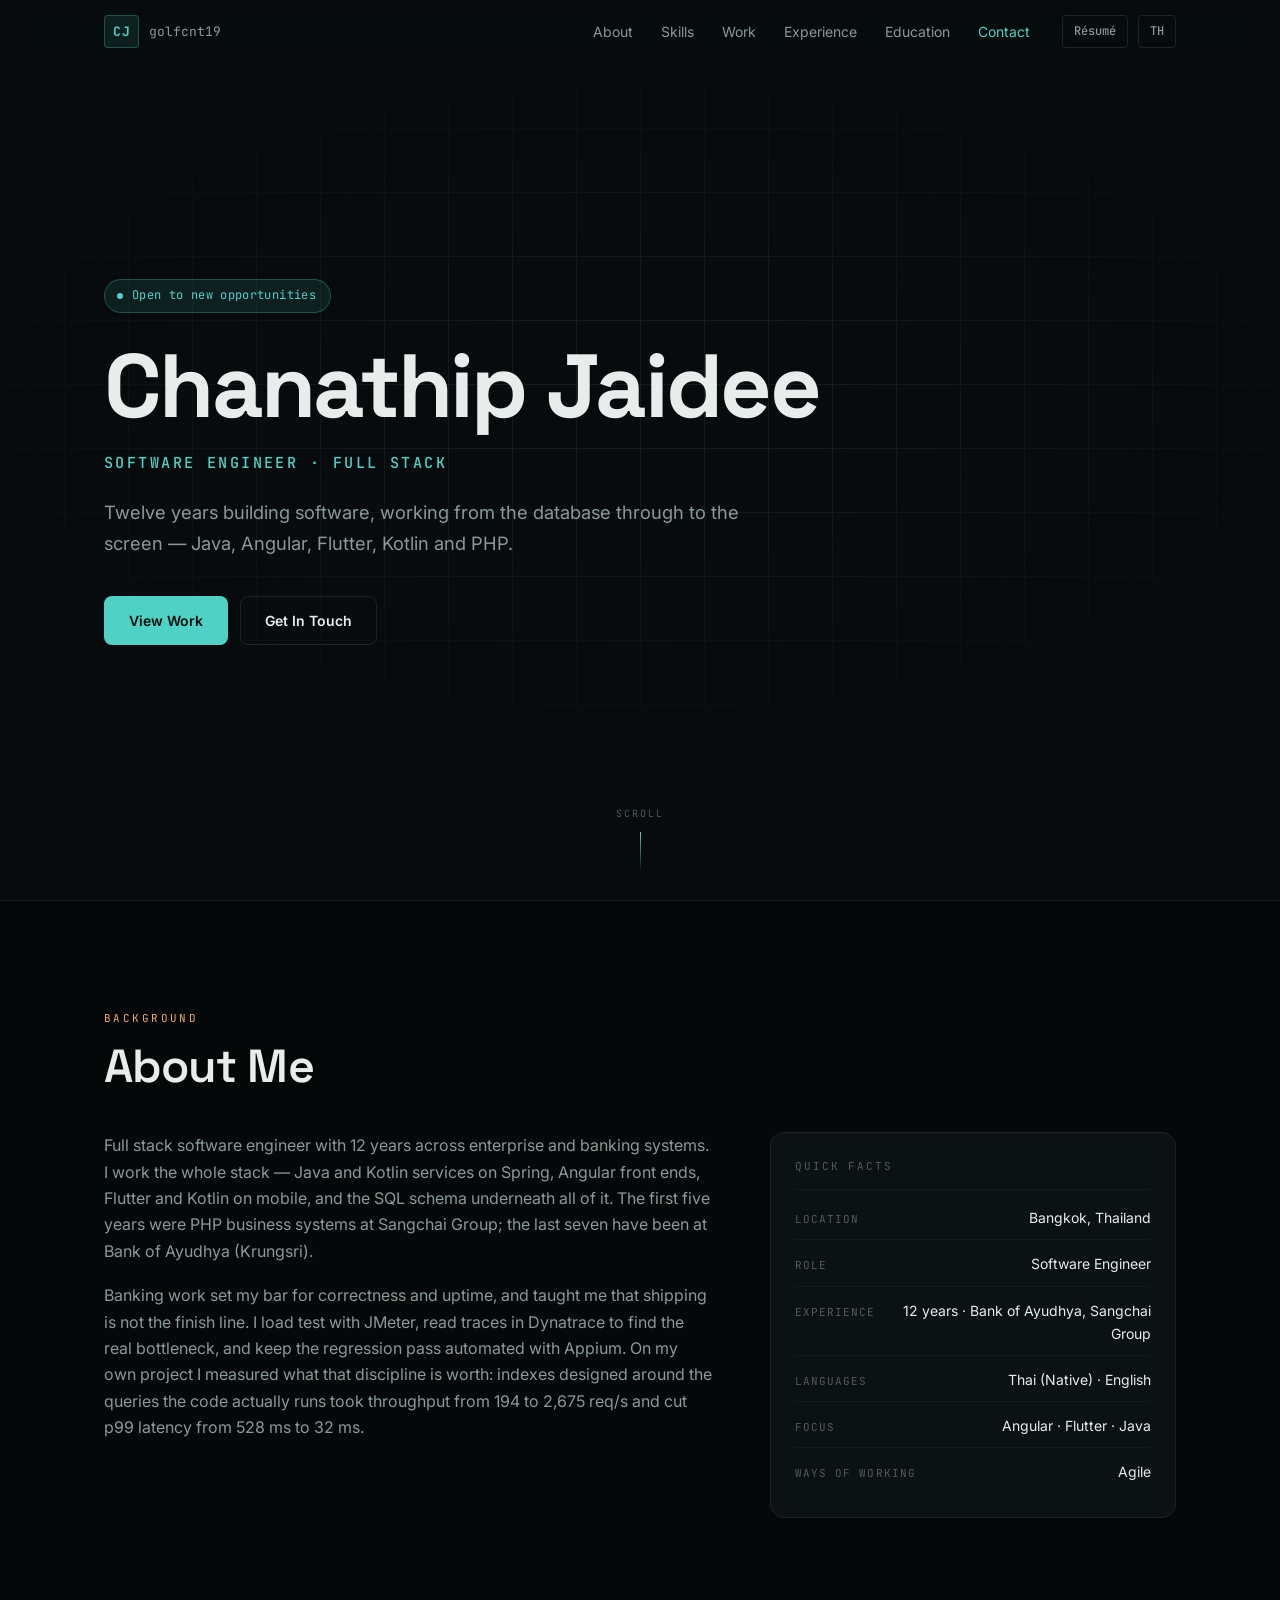
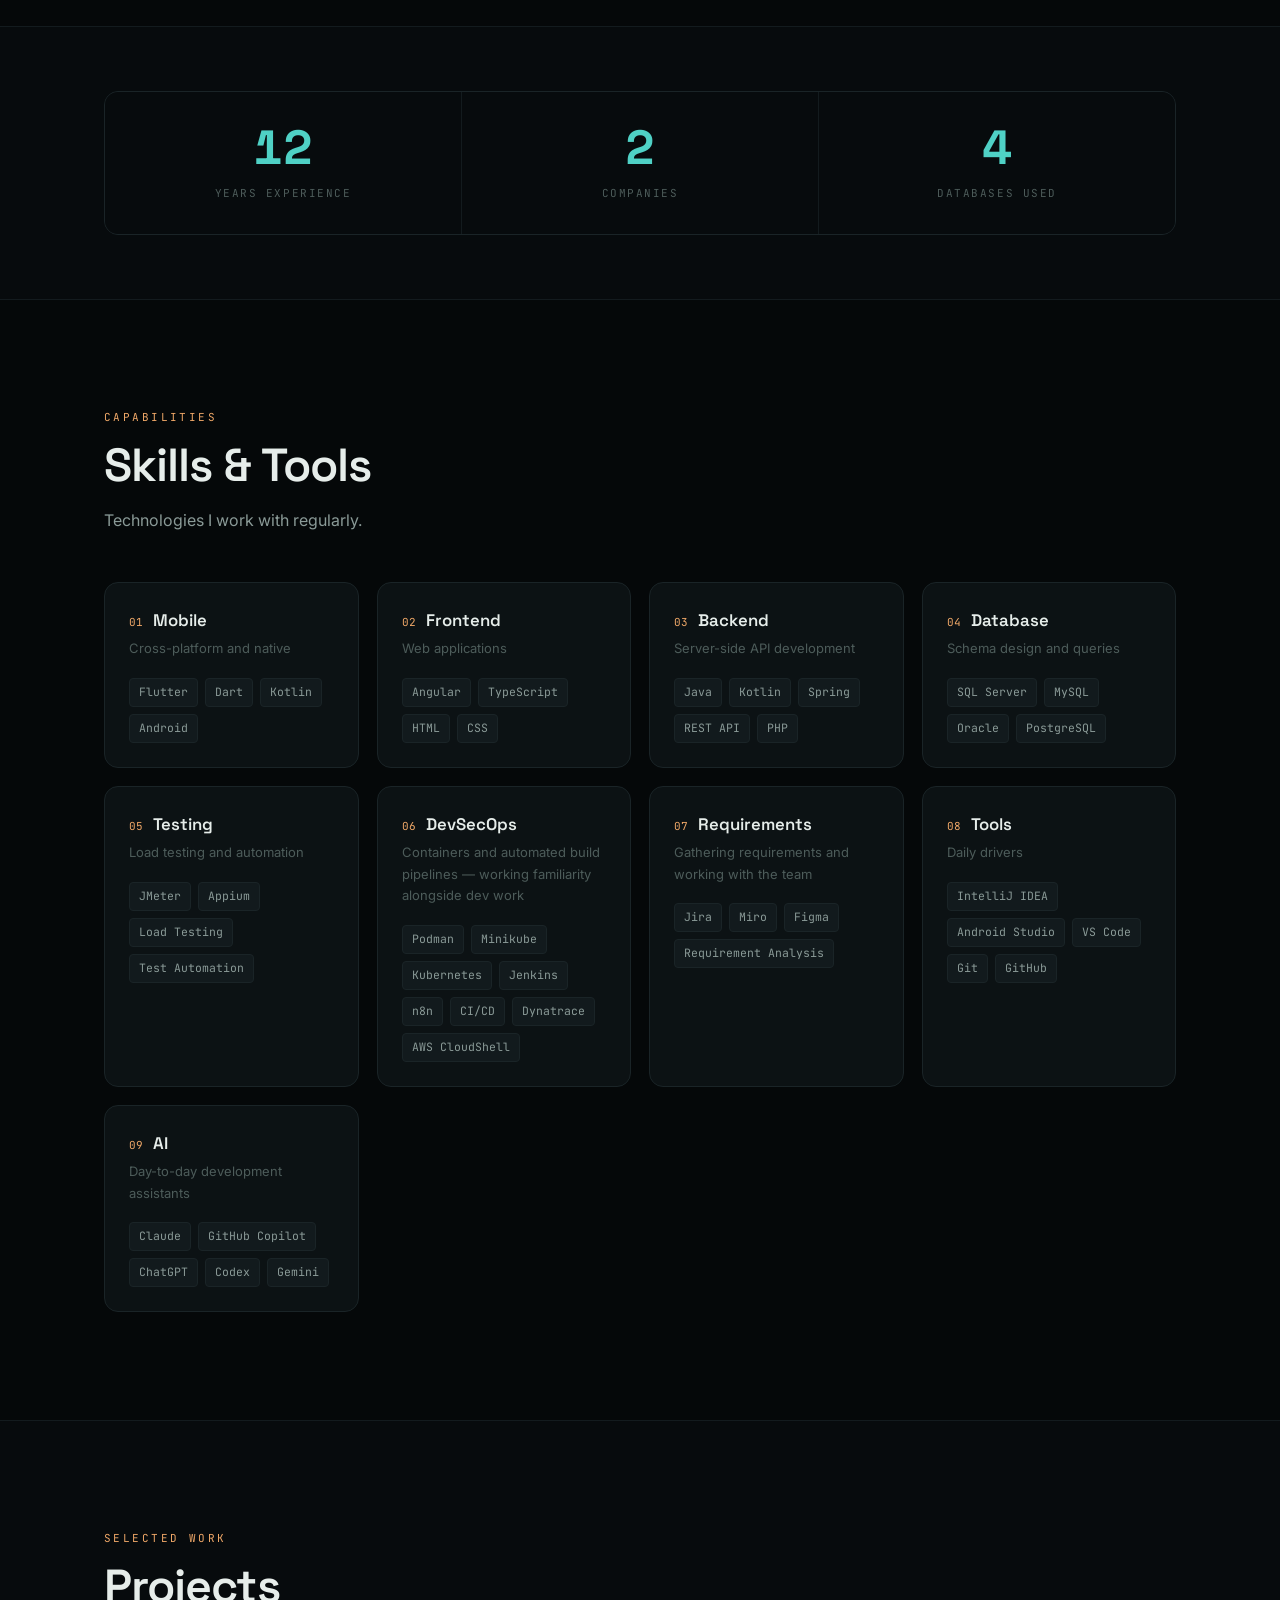
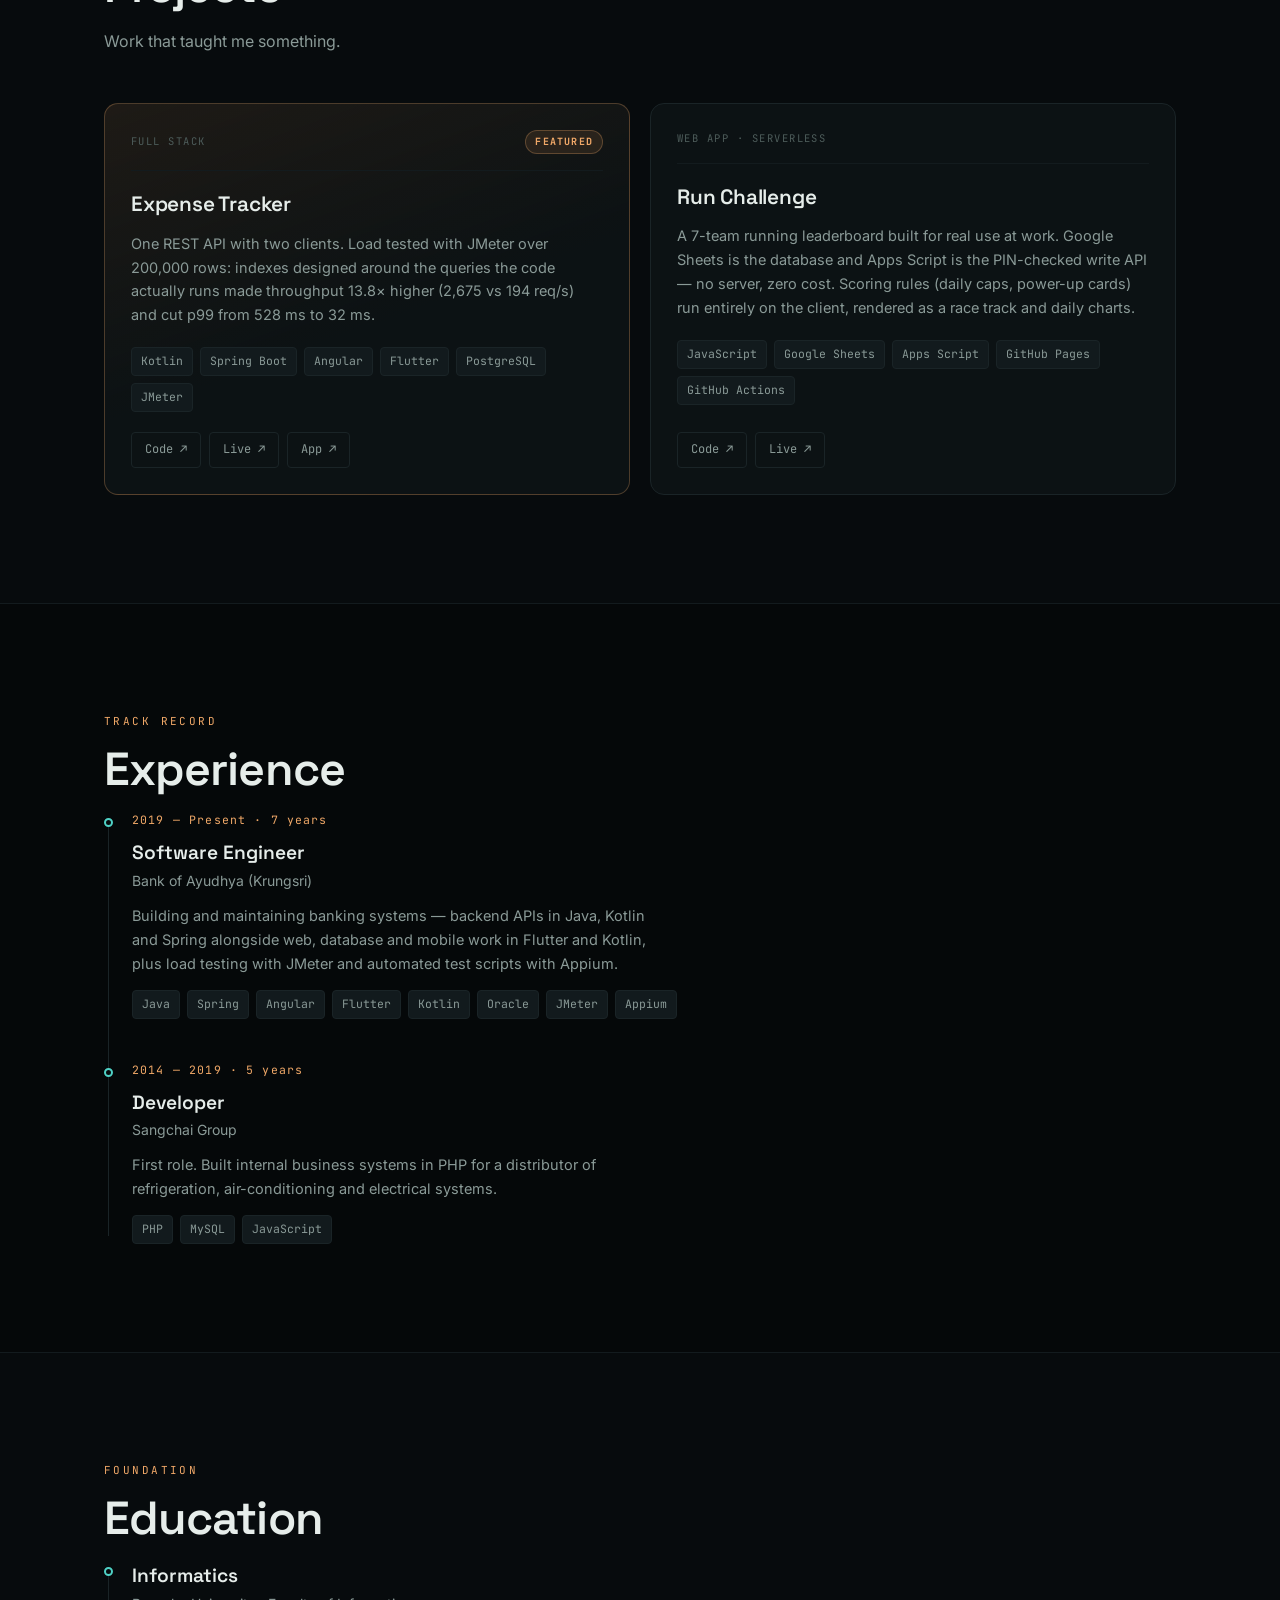
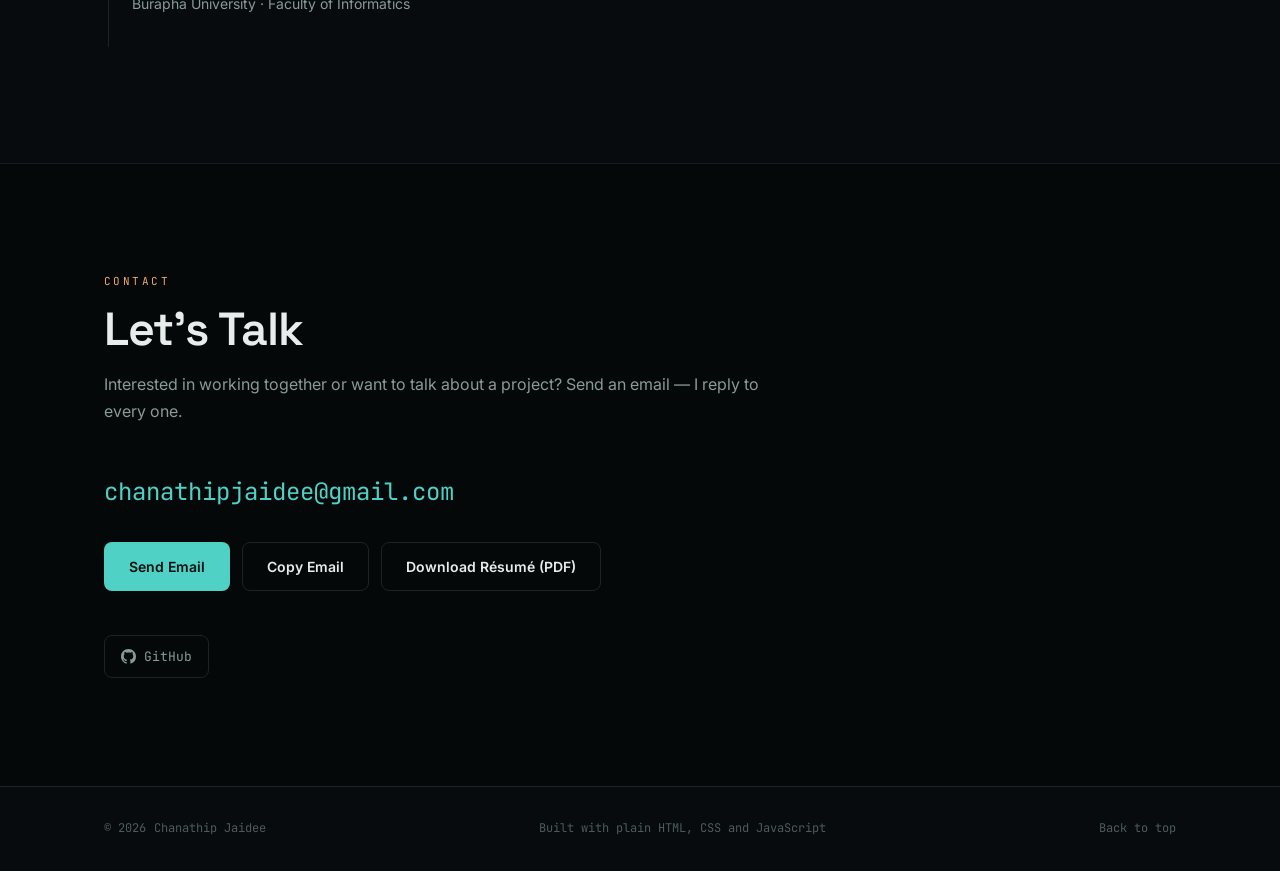
==== commit ee8354a6: "Version-stamp css/js URLs so deploys are not hidden by browser cache Co-Authored-By: Claude Opus 5 <" ====
--- a/index.html
+++ b/index.html
@@ -20,7 +20,7 @@
 <link rel="preconnect" href="https://fonts.googleapis.com">
 <link rel="preconnect" href="https://fonts.gstatic.com" crossorigin>
 <link rel="stylesheet" href="https://fonts.googleapis.com/css2?family=Space+Grotesk:wght@500;600;700&family=Inter:wght@400;500;600&family=JetBrains+Mono:wght@400;500;700&family=Noto+Sans+Thai:wght@400;500;600;700&display=swap">
-<link rel="stylesheet" href="css/site.css">
+<link rel="stylesheet" href="css/site.css?v=20260911b">
 </head>
 
 <body>
@@ -195,7 +195,7 @@
   </div>
 </noscript>
 
-<script src="js/content.js"></script>
-<script src="js/site.js"></script>
+<script src="js/content.js?v=20260911b"></script>
+<script src="js/site.js?v=20260911b"></script>
 </body>
 </html>
